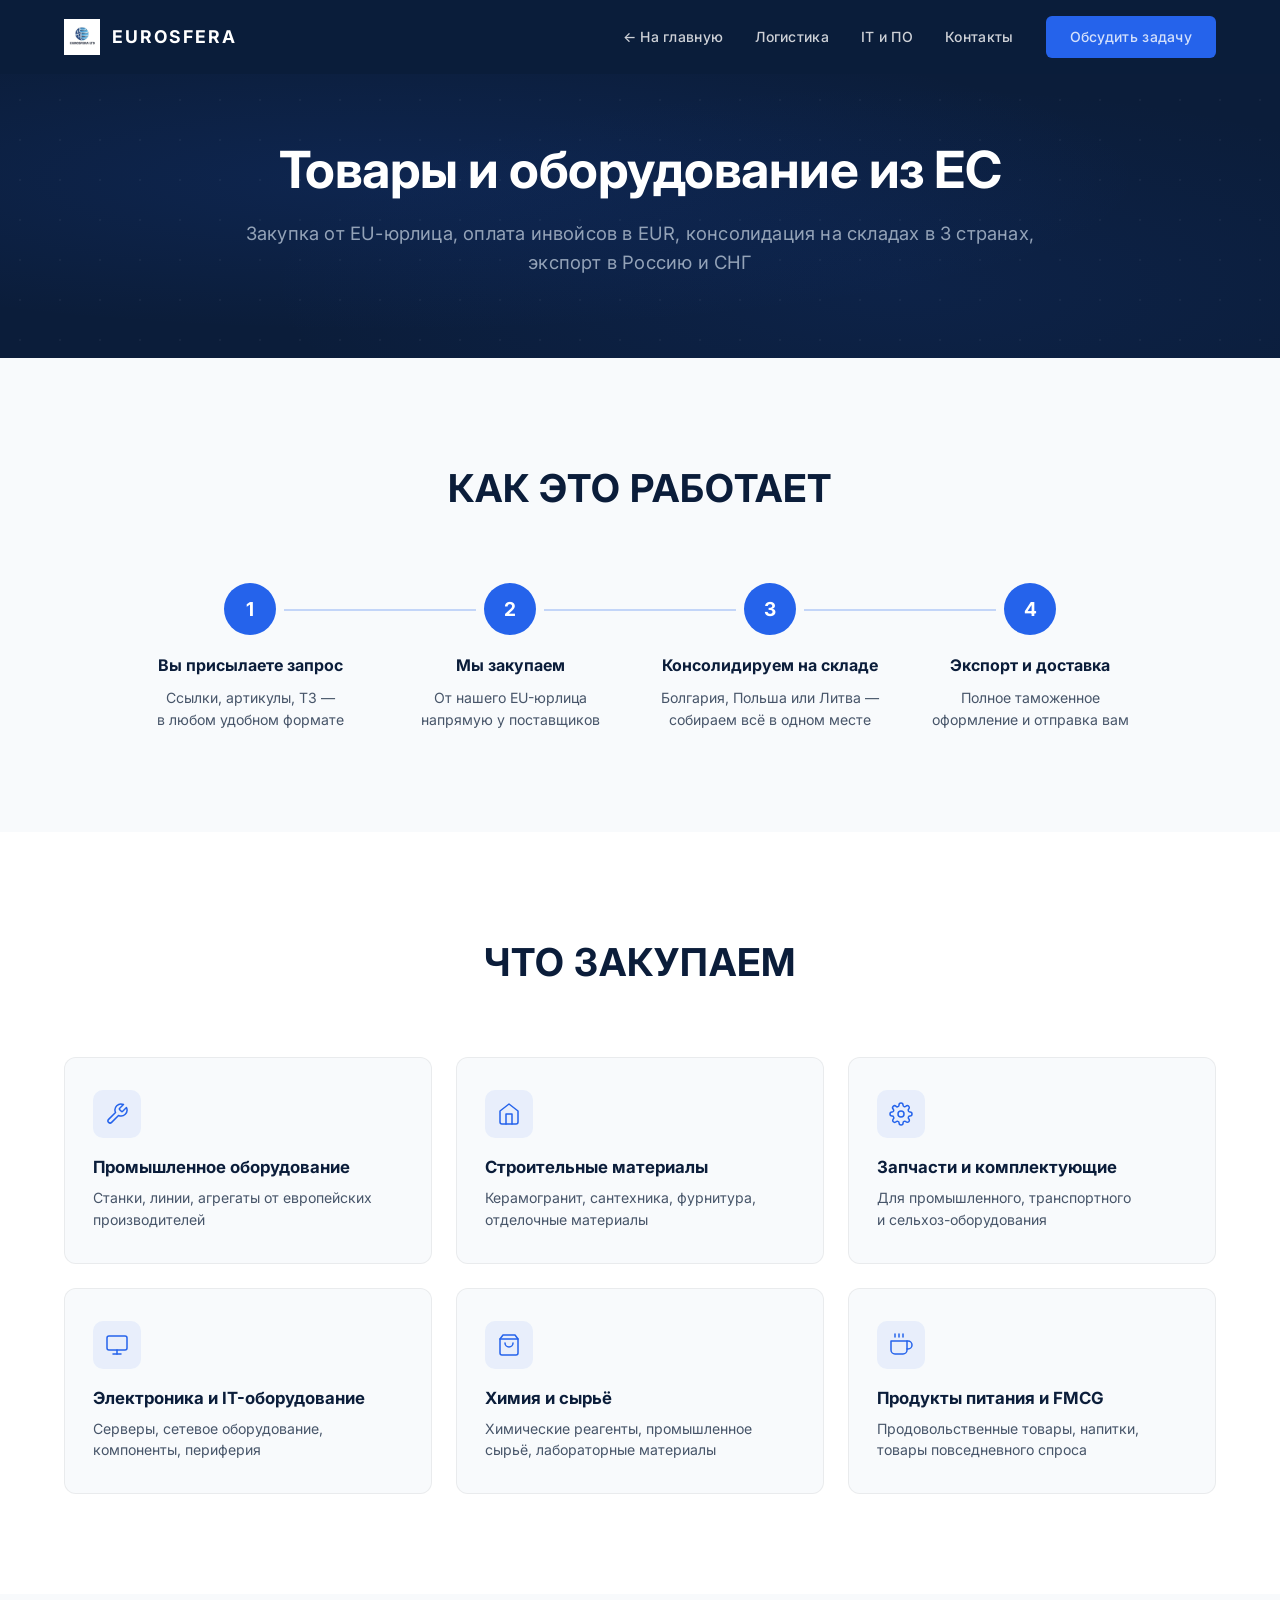
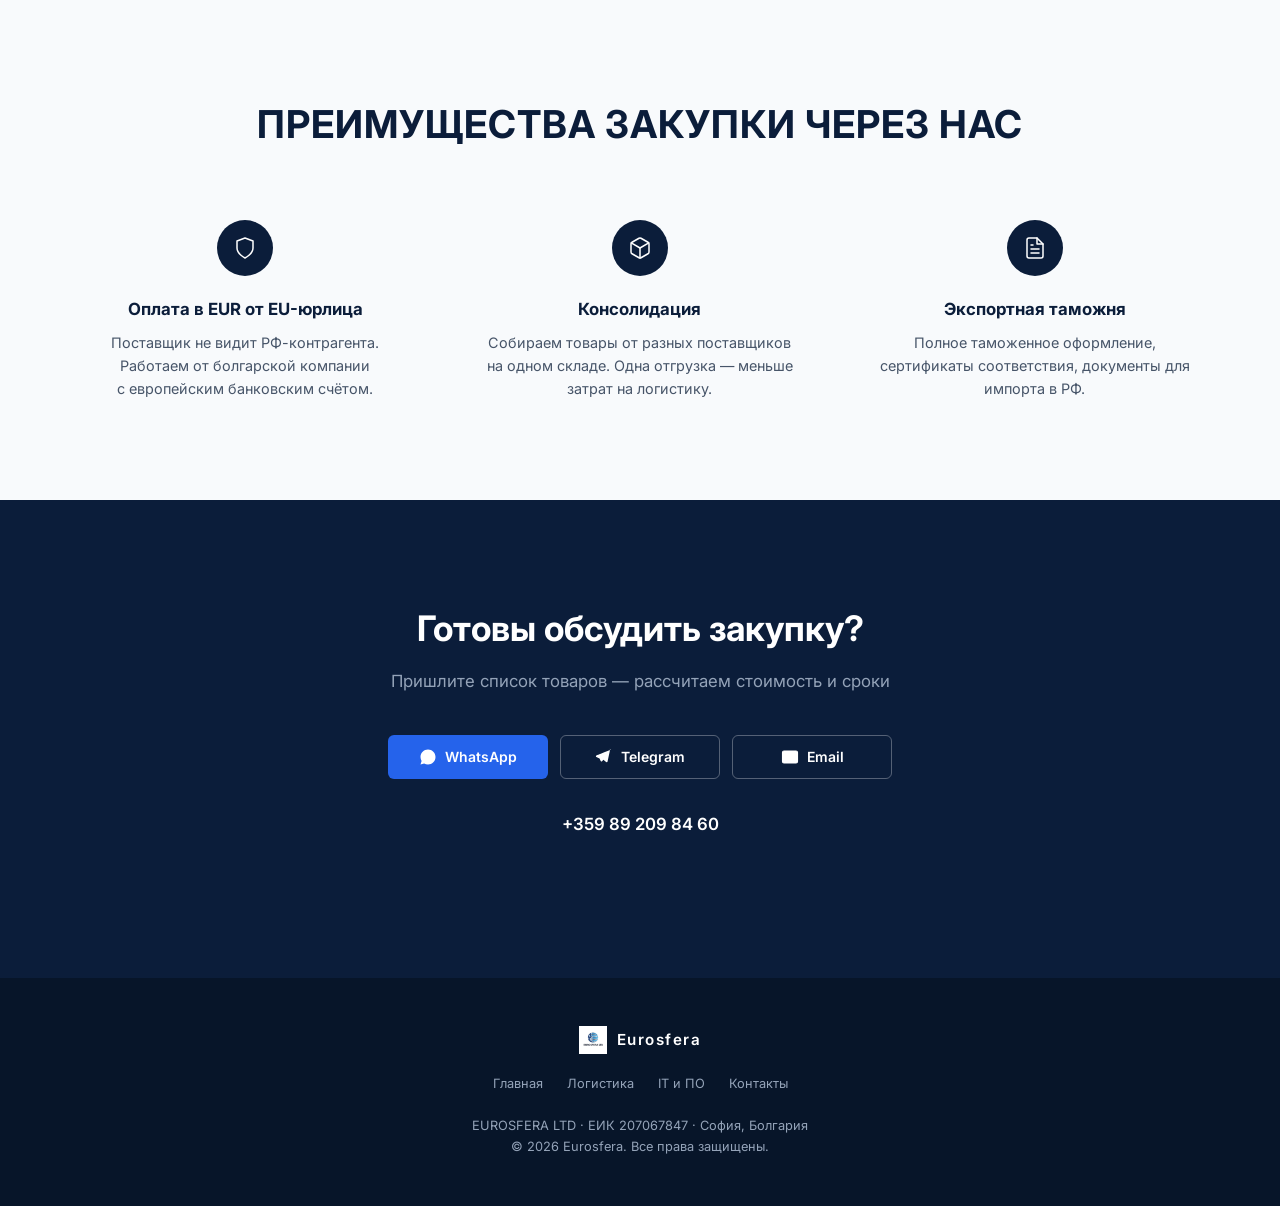
==== goods.html @ e897ee45 "[agent] fix: убрал CSS-анимацию .reveal скрывающую контент — opacity:1, translateY(0) Co-Authored-By" ====
<!DOCTYPE html>
<html lang="ru">
<head>
<meta charset="UTF-8">
<meta name="viewport" content="width=device-width, initial-scale=1.0">
<title>Товары и оборудование из ЕС — EUROSFERA</title>
<meta name="description" content="Закупка товаров и оборудования в Евросоюзе от EU-юрлица. Оплата инвойсов в EUR, консолидация на складах, экспорт в Россию и СНГ.">
<link rel="preconnect" href="https://fonts.googleapis.com">
<link rel="preconnect" href="https://fonts.gstatic.com" crossorigin>
<link href="https://fonts.googleapis.com/css2?family=Inter:wght@400;500;600;700&display=swap" rel="stylesheet">
<style>
*,*::before,*::after{margin:0;padding:0;box-sizing:border-box}
:root{--dark:#0B1D3A;--white:#FFFFFF;--gray-50:#F8FAFC;--gray-100:#F1F5F9;--gray-400:#94A3B8;--gray-600:#475569;--accent:#2563EB;--accent-light:#3B82F6;--accent-dark:#1D4ED8}
html{scroll-behavior:smooth;font-size:16px}
body{font-family:'Inter',system-ui,sans-serif;color:var(--dark);background:var(--white);line-height:1.6;overflow-x:hidden}
a{color:inherit;text-decoration:none}
img{max-width:100%;display:block}
.container{max-width:1200px;margin:0 auto;padding:0 24px}

/* REVEAL */
.reveal{opacity:1;transform:translateY(0);transition:opacity .6s ease,transform .6s ease}
.revealed{opacity:1;transform:translateY(0)}
.reveal-delay-1{transition-delay:.15s}
.reveal-delay-2{transition-delay:.3s}
.reveal-delay-3{transition-delay:.45s}
.reveal-delay-4{transition-delay:.6s}
.reveal-delay-5{transition-delay:.75s}

/* HEADER */
.header{position:fixed;top:0;left:0;right:0;z-index:100;padding:16px 0;transition:background .3s,box-shadow .3s,padding .3s;background:rgba(11,29,58,.97)}
.header.scrolled{box-shadow:0 1px 20px rgba(0,0,0,.15);padding:10px 0}
.header-inner{display:flex;align-items:center;justify-content:space-between}
.logo{display:flex;align-items:center;gap:12px}
.logo img{height:36px;width:auto}
.logo span{font-size:1.1rem;font-weight:700;color:var(--white);letter-spacing:2px;text-transform:uppercase}
.nav{display:flex;align-items:center;gap:32px}
.nav a{color:rgba(255,255,255,.8);font-size:.875rem;font-weight:500;transition:color .2s;letter-spacing:.3px}
.nav a:hover{color:var(--white)}
.btn{display:inline-flex;align-items:center;justify-content:center;padding:10px 24px;border-radius:6px;font-size:.875rem;font-weight:600;transition:all .2s;border:none;cursor:pointer}
.btn-accent{background:var(--accent);color:var(--white)}
.btn-accent:hover{background:var(--accent-dark);transform:translateY(-1px)}
.btn-outline{border:1.5px solid rgba(255,255,255,.3);color:var(--white);background:transparent}
.btn-outline:hover{border-color:var(--white);background:rgba(255,255,255,.05)}
.burger{display:none;flex-direction:column;gap:5px;background:none;border:none;cursor:pointer;padding:4px}
.burger span{display:block;width:22px;height:2px;background:var(--white);border-radius:2px;transition:all .3s}

/* MOBILE MENU */
.mobile-menu{display:none;position:fixed;inset:0;background:var(--dark);z-index:99;flex-direction:column;align-items:center;justify-content:center;gap:32px}
.mobile-menu.open{display:flex}
.mobile-menu a{color:var(--white);font-size:1.25rem;font-weight:500}
.mobile-close{position:absolute;top:20px;right:24px;background:none;border:none;cursor:pointer}
.mobile-close svg{width:28px;height:28px;stroke:var(--white);stroke-width:2}

/* HERO (shorter) */
.hero{padding:140px 24px 80px;background:var(--dark);position:relative;overflow:hidden;text-align:center}
.hero-bg{position:absolute;inset:0;background:radial-gradient(ellipse at 30% 50%,rgba(37,99,235,.12) 0%,transparent 60%),radial-gradient(ellipse at 70% 80%,rgba(37,99,235,.08) 0%,transparent 50%)}
.hero-grid{position:absolute;inset:0;background-image:radial-gradient(rgba(255,255,255,.04) 1px,transparent 1px);background-size:40px 40px;animation:gridDrift 20s linear infinite}
@keyframes gridDrift{0%{transform:translate(0,0)}100%{transform:translate(40px,40px)}}
.hero-content{position:relative;max-width:800px;margin:0 auto}
.hero h1{font-size:clamp(2rem,4.5vw,3.2rem);font-weight:700;color:var(--white);line-height:1.15;margin-bottom:20px;letter-spacing:-.5px}
.hero p{font-size:clamp(.95rem,1.8vw,1.15rem);color:var(--gray-400);letter-spacing:.2px}

/* SECTION COMMON */
.section-title{text-align:center;margin-bottom:64px}
.section-title h2{font-size:clamp(1.6rem,3.5vw,2.4rem);font-weight:700;text-transform:uppercase;letter-spacing:1px;margin-bottom:12px}
.section-title p{color:var(--gray-600);font-size:1.05rem}

/* HOW IT WORKS */
.how{padding:100px 0;background:var(--gray-50)}
.steps{display:flex;align-items:flex-start;justify-content:center;gap:0;position:relative}
.step{flex:1;max-width:260px;text-align:center;position:relative;padding:0 16px}
.step-num{width:52px;height:52px;border-radius:50%;background:var(--accent);color:var(--white);font-size:1.2rem;font-weight:700;display:flex;align-items:center;justify-content:center;margin:0 auto 18px;position:relative;z-index:2}
.step h4{font-size:1rem;font-weight:700;margin-bottom:8px}
.step p{color:var(--gray-600);font-size:.88rem;line-height:1.6}
.step-line{position:absolute;top:26px;left:calc(50% + 34px);width:calc(100% - 68px);height:2px;background:var(--accent);opacity:.25;z-index:1}
.step:last-child .step-line{display:none}

/* WHAT WE BUY */
.categories{padding:100px 0}
.cat-grid{display:grid;grid-template-columns:repeat(3,1fr);gap:24px}
.cat-item{background:var(--gray-50);border-radius:12px;padding:32px 28px;border:1px solid rgba(0,0,0,.06);transition:all .35s ease}
.cat-item:hover{transform:translateY(-4px);box-shadow:0 16px 48px rgba(11,29,58,.08)}
.cat-icon{width:48px;height:48px;border-radius:10px;background:rgba(37,99,235,.08);display:flex;align-items:center;justify-content:center;margin-bottom:16px}
.cat-icon svg{width:24px;height:24px;stroke:var(--accent);fill:none;stroke-width:1.5;stroke-linecap:round;stroke-linejoin:round}
.cat-item h4{font-size:1.05rem;font-weight:700;margin-bottom:6px}
.cat-item p{color:var(--gray-600);font-size:.88rem;line-height:1.55}

/* ADVANTAGES */
.advantages{padding:100px 0;background:var(--gray-50)}
.adv-grid{display:grid;grid-template-columns:repeat(3,1fr);gap:32px}
.adv{text-align:center;padding:0 12px}
.adv-icon{width:56px;height:56px;border-radius:50%;background:var(--dark);display:flex;align-items:center;justify-content:center;margin:0 auto 20px}
.adv-icon svg{width:24px;height:24px;stroke:var(--white);fill:none;stroke-width:1.5;stroke-linecap:round;stroke-linejoin:round}
.adv h4{font-size:1.05rem;font-weight:700;margin-bottom:8px}
.adv p{color:var(--gray-600);font-size:.9rem;line-height:1.6}

/* CTA */
.cta{padding:100px 0;background:var(--dark);text-align:center}
.cta h2{font-size:clamp(1.6rem,3.5vw,2.2rem);font-weight:700;color:var(--white);margin-bottom:12px}
.cta>div>p{color:var(--gray-400);margin-bottom:40px;font-size:1.05rem}
.cta-buttons{display:flex;flex-wrap:wrap;justify-content:center;gap:12px;margin-bottom:32px}
.cta-buttons .btn{gap:8px;min-width:160px}
.cta-buttons .btn svg{width:18px;height:18px;fill:currentColor}
.cta-phone{color:var(--gray-400);font-size:.95rem}
.cta-phone a{color:var(--white);font-weight:600}

/* FOOTER */
.footer{padding:48px 0;background:#071529;text-align:center}
.footer-inner{display:flex;flex-direction:column;align-items:center;gap:20px}
.footer-logo{display:flex;align-items:center;gap:10px}
.footer-logo img{height:28px}
.footer-logo span{font-size:.95rem;font-weight:600;color:var(--white);letter-spacing:1.5px}
.footer-meta{color:var(--gray-400);font-size:.8rem;line-height:1.7}
.footer-nav{display:flex;gap:24px}
.footer-nav a{color:var(--gray-400);font-size:.8rem;transition:color .2s}
.footer-nav a:hover{color:var(--white)}

/* RESPONSIVE */
@media(max-width:1024px){
  .cat-grid{grid-template-columns:1fr 1fr}
  .adv-grid{grid-template-columns:1fr 1fr}
}
@media(max-width:768px){
  .nav{display:none}
  .burger{display:flex}
  .hero{padding:120px 20px 60px}
  .steps{flex-direction:column;align-items:center;gap:32px}
  .step-line{display:none}
  .step{max-width:100%}
  .how,.categories,.advantages{padding:72px 0}
  .cta{padding:72px 0}
  .cat-grid{grid-template-columns:1fr}
  .adv-grid{grid-template-columns:1fr}
}
</style>
</head>
<body>

<!-- HEADER -->
<header class="header scrolled" id="header">
  <div class="container header-inner">
    <a href="index.html" class="logo">
      <img src="img/logo.png" alt="Eurosfera">
      <span>Eurosfera</span>
    </a>
    <nav class="nav">
      <a href="index.html">&larr; На главную</a>
      <a href="logistics.html">Логистика</a>
      <a href="it.html">IT и ПО</a>
      <a href="#contact">Контакты</a>
      <a href="#contact" class="btn btn-accent">Обсудить задачу</a>
    </nav>
    <button class="burger" id="burgerBtn" aria-label="Меню">
      <span></span><span></span><span></span>
    </button>
  </div>
</header>

<!-- MOBILE MENU -->
<div class="mobile-menu" id="mobileMenu">
  <button class="mobile-close" id="mobileClose">
    <svg viewBox="0 0 24 24"><line x1="18" y1="6" x2="6" y2="18"/><line x1="6" y1="6" x2="18" y2="18"/></svg>
  </button>
  <a href="index.html" class="mobile-link">&larr; На главную</a>
  <a href="logistics.html" class="mobile-link">Логистика</a>
  <a href="it.html" class="mobile-link">IT и ПО</a>
  <a href="#contact" class="mobile-link">Контакты</a>
  <a href="#contact" class="btn btn-accent">Обсудить задачу</a>
</div>

<!-- HERO -->
<section class="hero">
  <div class="hero-bg"></div>
  <div class="hero-grid"></div>
  <div class="hero-content">
    <h1 class="reveal">Товары и оборудование из&nbsp;ЕС</h1>
    <p class="reveal reveal-delay-1">Закупка от EU-юрлица, оплата инвойсов в&nbsp;EUR, консолидация на&nbsp;складах в&nbsp;3&nbsp;странах, экспорт в&nbsp;Россию и&nbsp;СНГ</p>
  </div>
</section>

<!-- HOW IT WORKS -->
<section class="how">
  <div class="container">
    <div class="section-title reveal">
      <h2>Как это работает</h2>
    </div>
    <div class="steps">
      <div class="step reveal reveal-delay-1">
        <div class="step-num">1</div>
        <div class="step-line"></div>
        <h4>Вы присылаете запрос</h4>
        <p>Ссылки, артикулы, ТЗ — в&nbsp;любом удобном формате</p>
      </div>
      <div class="step reveal reveal-delay-2">
        <div class="step-num">2</div>
        <div class="step-line"></div>
        <h4>Мы закупаем</h4>
        <p>От нашего EU-юрлица напрямую у&nbsp;поставщиков</p>
      </div>
      <div class="step reveal reveal-delay-3">
        <div class="step-num">3</div>
        <div class="step-line"></div>
        <h4>Консолидируем на складе</h4>
        <p>Болгария, Польша или Литва — собираем всё в&nbsp;одном месте</p>
      </div>
      <div class="step reveal reveal-delay-4">
        <div class="step-num">4</div>
        <h4>Экспорт и доставка</h4>
        <p>Полное таможенное оформление и&nbsp;отправка вам</p>
      </div>
    </div>
  </div>
</section>

<!-- WHAT WE BUY -->
<section class="categories">
  <div class="container">
    <div class="section-title reveal">
      <h2>Что закупаем</h2>
    </div>
    <div class="cat-grid">
      <div class="cat-item reveal reveal-delay-1">
        <div class="cat-icon">
          <svg viewBox="0 0 24 24"><path d="M14.7 6.3a1 1 0 0 0 0 1.4l1.6 1.6a1 1 0 0 0 1.4 0l3.77-3.77a6 6 0 0 1-7.94 7.94l-6.91 6.91a2.12 2.12 0 0 1-3-3l6.91-6.91a6 6 0 0 1 7.94-7.94l-3.76 3.76z"/></svg>
        </div>
        <h4>Промышленное оборудование</h4>
        <p>Станки, линии, агрегаты от&nbsp;европейских производителей</p>
      </div>
      <div class="cat-item reveal reveal-delay-2">
        <div class="cat-icon">
          <svg viewBox="0 0 24 24"><path d="M3 9l9-7 9 7v11a2 2 0 0 1-2 2H5a2 2 0 0 1-2-2z"/><polyline points="9 22 9 12 15 12 15 22"/></svg>
        </div>
        <h4>Строительные материалы</h4>
        <p>Керамогранит, сантехника, фурнитура, отделочные материалы</p>
      </div>
      <div class="cat-item reveal reveal-delay-3">
        <div class="cat-icon">
          <svg viewBox="0 0 24 24"><circle cx="12" cy="12" r="3"/><path d="M19.4 15a1.65 1.65 0 0 0 .33 1.82l.06.06a2 2 0 1 1-2.83 2.83l-.06-.06a1.65 1.65 0 0 0-1.82-.33 1.65 1.65 0 0 0-1 1.51V21a2 2 0 0 1-4 0v-.09A1.65 1.65 0 0 0 9 19.4a1.65 1.65 0 0 0-1.82.33l-.06.06a2 2 0 1 1-2.83-2.83l.06-.06A1.65 1.65 0 0 0 4.68 15a1.65 1.65 0 0 0-1.51-1H3a2 2 0 0 1 0-4h.09A1.65 1.65 0 0 0 4.6 9a1.65 1.65 0 0 0-.33-1.82l-.06-.06a2 2 0 1 1 2.83-2.83l.06.06A1.65 1.65 0 0 0 9 4.68a1.65 1.65 0 0 0 1-1.51V3a2 2 0 0 1 4 0v.09a1.65 1.65 0 0 0 1 1.51 1.65 1.65 0 0 0 1.82-.33l.06-.06a2 2 0 1 1 2.83 2.83l-.06.06A1.65 1.65 0 0 0 19.4 9a1.65 1.65 0 0 0 1.51 1H21a2 2 0 0 1 0 4h-.09a1.65 1.65 0 0 0-1.51 1z"/></svg>
        </div>
        <h4>Запчасти и комплектующие</h4>
        <p>Для промышленного, транспортного и&nbsp;сельхоз-оборудования</p>
      </div>
      <div class="cat-item reveal reveal-delay-1">
        <div class="cat-icon">
          <svg viewBox="0 0 24 24"><rect x="2" y="3" width="20" height="14" rx="2" ry="2"/><line x1="8" y1="21" x2="16" y2="21"/><line x1="12" y1="17" x2="12" y2="21"/></svg>
        </div>
        <h4>Электроника и IT-оборудование</h4>
        <p>Серверы, сетевое оборудование, компоненты, периферия</p>
      </div>
      <div class="cat-item reveal reveal-delay-2">
        <div class="cat-icon">
          <svg viewBox="0 0 24 24"><path d="M6 2L3 6v14a2 2 0 0 0 2 2h14a2 2 0 0 0 2-2V6l-3-4z"/><line x1="3" y1="6" x2="21" y2="6"/><path d="M16 10a4 4 0 0 1-8 0"/></svg>
        </div>
        <h4>Химия и сырьё</h4>
        <p>Химические реагенты, промышленное сырьё, лабораторные материалы</p>
      </div>
      <div class="cat-item reveal reveal-delay-3">
        <div class="cat-icon">
          <svg viewBox="0 0 24 24"><path d="M18 8h1a4 4 0 0 1 0 8h-1"/><path d="M2 8h16v9a4 4 0 0 1-4 4H6a4 4 0 0 1-4-4V8z"/><line x1="6" y1="1" x2="6" y2="4"/><line x1="10" y1="1" x2="10" y2="4"/><line x1="14" y1="1" x2="14" y2="4"/></svg>
        </div>
        <h4>Продукты питания и FMCG</h4>
        <p>Продовольственные товары, напитки, товары повседневного спроса</p>
      </div>
    </div>
  </div>
</section>

<!-- ADVANTAGES -->
<section class="advantages">
  <div class="container">
    <div class="section-title reveal">
      <h2>Преимущества закупки через нас</h2>
    </div>
    <div class="adv-grid">
      <div class="adv reveal reveal-delay-1">
        <div class="adv-icon">
          <svg viewBox="0 0 24 24"><path d="M12 22s8-4 8-10V5l-8-3-8 3v7c0 6 8 10 8 10z"/></svg>
        </div>
        <h4>Оплата в EUR от EU-юрлица</h4>
        <p>Поставщик не видит РФ-контрагента. Работаем от болгарской компании с&nbsp;европейским банковским счётом.</p>
      </div>
      <div class="adv reveal reveal-delay-2">
        <div class="adv-icon">
          <svg viewBox="0 0 24 24"><path d="M21 16V8a2 2 0 0 0-1-1.73l-7-4a2 2 0 0 0-2 0l-7 4A2 2 0 0 0 3 8v8a2 2 0 0 0 1 1.73l7 4a2 2 0 0 0 2 0l7-4A2 2 0 0 0 21 16z"/><polyline points="3.27 6.96 12 12.01 20.73 6.96"/><line x1="12" y1="22.08" x2="12" y2="12"/></svg>
        </div>
        <h4>Консолидация</h4>
        <p>Собираем товары от разных поставщиков на&nbsp;одном складе. Одна отгрузка — меньше затрат на&nbsp;логистику.</p>
      </div>
      <div class="adv reveal reveal-delay-3">
        <div class="adv-icon">
          <svg viewBox="0 0 24 24"><path d="M14 2H6a2 2 0 0 0-2 2v16a2 2 0 0 0 2 2h12a2 2 0 0 0 2-2V8z"/><polyline points="14 2 14 8 20 8"/><line x1="16" y1="13" x2="8" y2="13"/><line x1="16" y1="17" x2="8" y2="17"/><polyline points="10 9 9 9 8 9"/></svg>
        </div>
        <h4>Экспортная таможня</h4>
        <p>Полное таможенное оформление, сертификаты соответствия, документы для импорта в&nbsp;РФ.</p>
      </div>
    </div>
  </div>
</section>

<!-- CTA / CONTACT -->
<section class="cta" id="contact">
  <div class="container">
    <h2 class="reveal">Готовы обсудить закупку?</h2>
    <p class="reveal reveal-delay-1">Пришлите список товаров — рассчитаем стоимость и сроки</p>
    <div class="cta-buttons reveal reveal-delay-2">
      <a href="https://wa.me/359892098460" target="_blank" class="btn btn-accent">
        <svg viewBox="0 0 24 24"><path d="M17.472 14.382c-.297-.149-1.758-.867-2.03-.967-.273-.099-.471-.148-.67.15-.197.297-.767.966-.94 1.164-.173.199-.347.223-.644.075-.297-.15-1.255-.463-2.39-1.475-.883-.788-1.48-1.761-1.653-2.059-.173-.297-.018-.458.13-.606.134-.133.298-.347.446-.52.149-.174.198-.298.298-.497.099-.198.05-.371-.025-.52-.075-.149-.669-1.612-.916-2.207-.242-.579-.487-.5-.669-.51-.173-.008-.371-.01-.57-.01-.198 0-.52.074-.792.372-.272.297-1.04 1.016-1.04 2.479 0 1.462 1.065 2.875 1.213 3.074.149.198 2.096 3.2 5.077 4.487.709.306 1.262.489 1.694.625.712.227 1.36.195 1.871.118.571-.085 1.758-.719 2.006-1.413.248-.694.248-1.289.173-1.413-.074-.124-.272-.198-.57-.347z"/><path d="M12 2C6.477 2 2 6.477 2 12c0 1.89.525 3.66 1.438 5.168L2 22l4.832-1.438A9.955 9.955 0 0 0 12 22c5.523 0 10-4.477 10-10S17.523 2 12 2z"/></svg>
        WhatsApp
      </a>
      <a href="https://t.me/eurosfera" target="_blank" class="btn btn-outline">
        <svg viewBox="0 0 24 24"><path d="M21.198 2.433a2.242 2.242 0 0 0-1.022.215l-8.609 3.33c-2.068.8-4.133 1.598-5.724 2.21a405.15 405.15 0 0 1-2.849 1.09c-.42.147-.99.332-1.473.901-.728.855.075 1.644.357 1.906.397.368.904.584 1.293.744l.005.002 2.856 1.023a.466.466 0 0 0 .063.166l1.455 3.39a1.078 1.078 0 0 0 .896.637l-.004.007.008.001c.025.003.082.01.163.01a1.07 1.07 0 0 0 .764-.343l1.83-1.95 3.564 2.898c.037.028.078.048.118.073a1.264 1.264 0 0 0 .86.199c.546-.088.882-.473 1.02-.834l3.18-15.065c.127-.593.068-1.2-.375-1.648a1.463 1.463 0 0 0-.895-.378z"/></svg>
        Telegram
      </a>
      <a href="mailto:logist@euro-s.bg" class="btn btn-outline">
        <svg viewBox="0 0 24 24" fill="none" stroke="currentColor" stroke-width="1.5"><rect x="2" y="4" width="20" height="16" rx="2"/><path d="m22 7-8.97 5.7a1.94 1.94 0 0 1-2.06 0L2 7"/></svg>
        Email
      </a>
    </div>
    <p class="cta-phone reveal reveal-delay-3"><a href="tel:+359892098460">+359 89 209 84 60</a></p>
  </div>
</section>

<!-- FOOTER -->
<footer class="footer">
  <div class="container footer-inner">
    <div class="footer-logo">
      <img src="img/logo.png" alt="Eurosfera">
      <span>Eurosfera</span>
    </div>
    <div class="footer-nav">
      <a href="index.html">Главная</a>
      <a href="logistics.html">Логистика</a>
      <a href="it.html">IT и ПО</a>
      <a href="#contact">Контакты</a>
    </div>
    <div class="footer-meta">
      EUROSFERA LTD · ЕИК 207067847 · София, Болгария<br>
      &copy; 2026 Eurosfera. Все права защищены.
    </div>
  </div>
</footer>

<script>
// Header scroll
const header = document.getElementById('header');
window.addEventListener('scroll', () => {
  header.classList.toggle('scrolled', window.scrollY > 40);
}, {passive: true});

// Mobile menu
const burgerBtn = document.getElementById('burgerBtn');
const mobileMenu = document.getElementById('mobileMenu');
const mobileClose = document.getElementById('mobileClose');
burgerBtn.addEventListener('click', () => mobileMenu.classList.add('open'));
mobileClose.addEventListener('click', () => mobileMenu.classList.remove('open'));
mobileMenu.querySelectorAll('a').forEach(a => {
  a.addEventListener('click', () => mobileMenu.classList.remove('open'));
});

// Scroll reveal
const reveals = document.querySelectorAll('.reveal');
const observer = new IntersectionObserver((entries) => {
  entries.forEach(entry => {
    if (entry.isIntersecting) {
      entry.target.classList.add('revealed');
      observer.unobserve(entry.target);
    }
  });
}, {threshold: 0.15, rootMargin: '0px 0px -40px 0px'});
reveals.forEach(el => observer.observe(el));
</script>
</body>
</html>
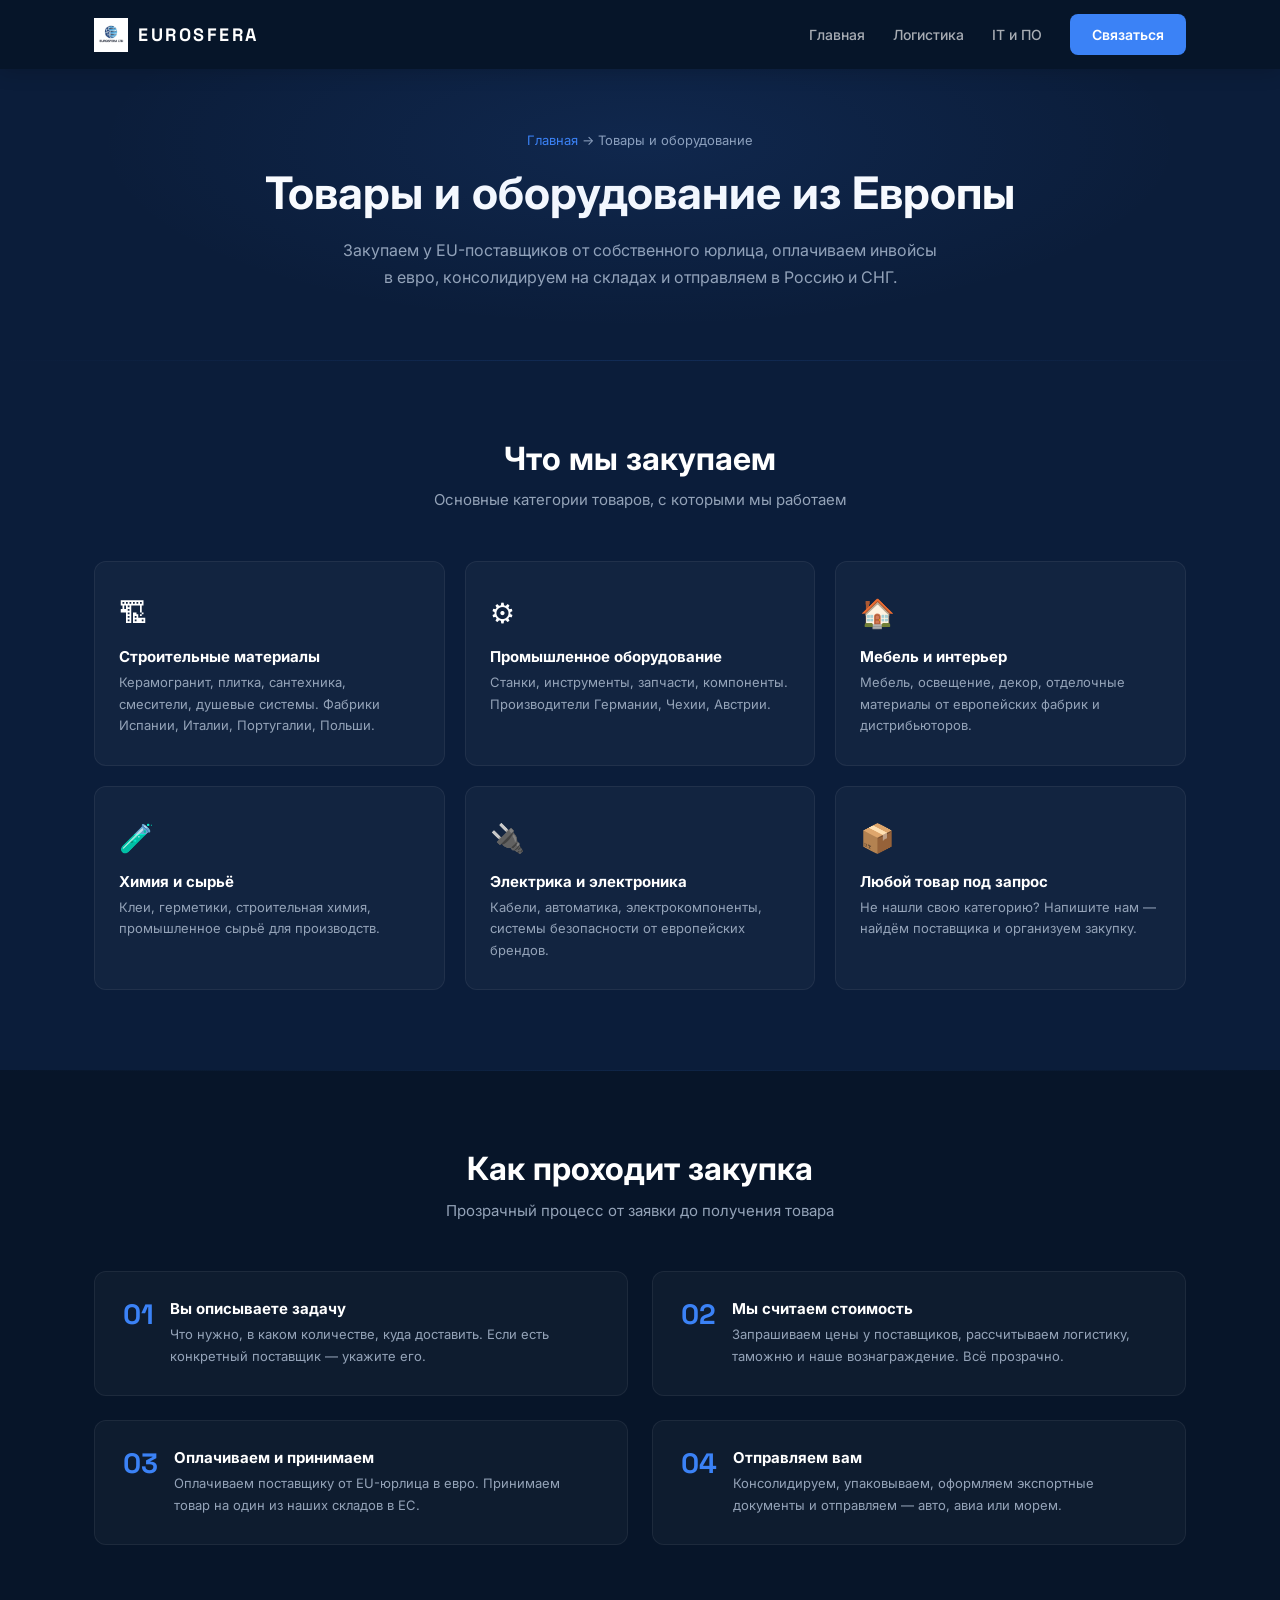
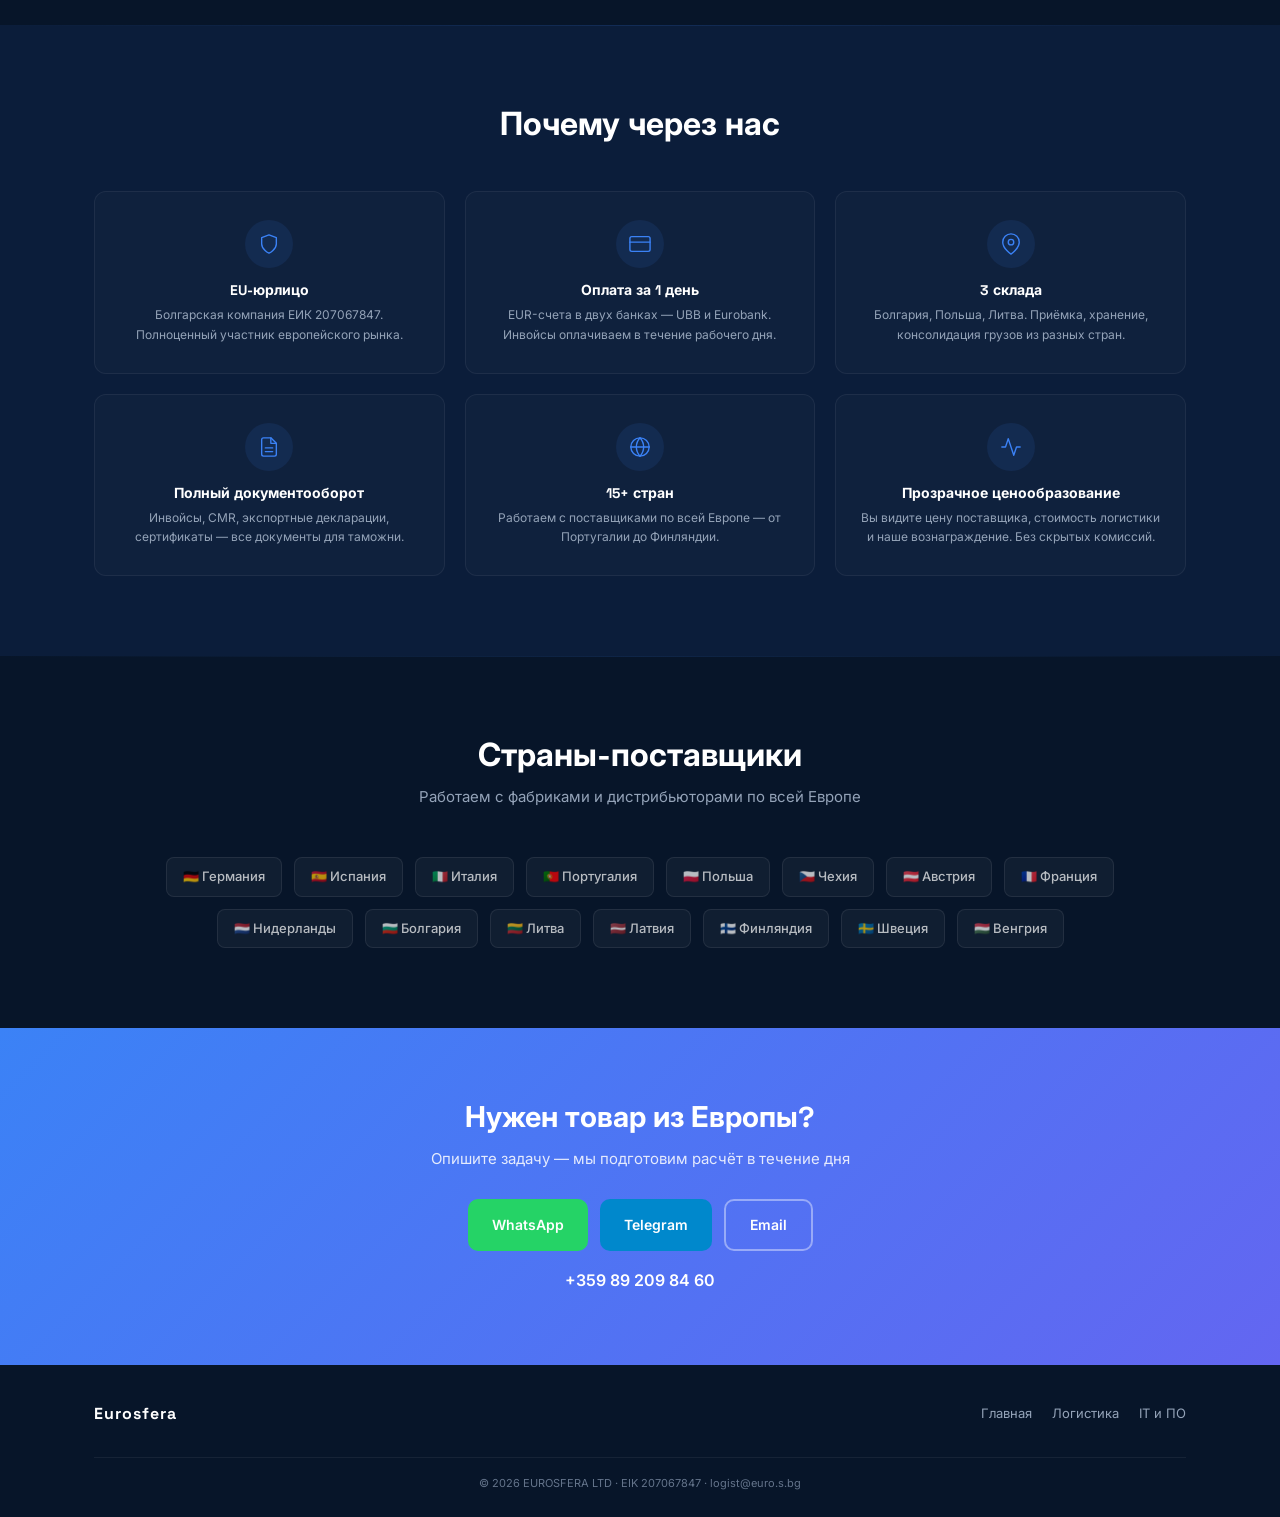
==== commit b51429c1: "[agent] feat: полный редизайн goods.html — категории, процесс, преимущества, страны" ====
--- a/goods.html
+++ b/goods.html
@@ -4,370 +4,333 @@
 <meta charset="UTF-8">
 <meta name="viewport" content="width=device-width, initial-scale=1.0">
 <title>Товары и оборудование из ЕС — EUROSFERA</title>
-<meta name="description" content="Закупка товаров и оборудования в Евросоюзе от EU-юрлица. Оплата инвойсов в EUR, консолидация на складах, экспорт в Россию и СНГ.">
+<meta name="description" content="Закупка товаров и оборудования у европейских поставщиков. Оплата в евро, консолидация на складах, экспорт в Россию и СНГ.">
 <link rel="preconnect" href="https://fonts.googleapis.com">
 <link rel="preconnect" href="https://fonts.gstatic.com" crossorigin>
-<link href="https://fonts.googleapis.com/css2?family=Inter:wght@400;500;600;700&display=swap" rel="stylesheet">
+<link href="https://fonts.googleapis.com/css2?family=Inter:wght@400;500;600;700&family=Space+Grotesk:wght@500;700&display=swap" rel="stylesheet">
 <style>
+:root {
+  --navy: #0B1D3A; --navy-deep: #071529; --white: #FFFFFF;
+  --gray-50: #F7F9FC; --gray-400: #94A3B8; --gray-600: #64748B;
+  --blue: #3B82F6; --blue-dark: #2563EB; --indigo: #6366F1; --teal: #14B8A6;
+}
 *,*::before,*::after{margin:0;padding:0;box-sizing:border-box}
-:root{--dark:#0B1D3A;--white:#FFFFFF;--gray-50:#F8FAFC;--gray-100:#F1F5F9;--gray-400:#94A3B8;--gray-600:#475569;--accent:#2563EB;--accent-light:#3B82F6;--accent-dark:#1D4ED8}
-html{scroll-behavior:smooth;font-size:16px}
-body{font-family:'Inter',system-ui,sans-serif;color:var(--dark);background:var(--white);line-height:1.6;overflow-x:hidden}
+html{scroll-behavior:smooth}
+body{font-family:'Inter',system-ui,sans-serif;color:var(--white);background:var(--navy);line-height:1.65;overflow-x:hidden;-webkit-font-smoothing:antialiased}
 a{color:inherit;text-decoration:none}
-img{max-width:100%;display:block}
-.container{max-width:1200px;margin:0 auto;padding:0 24px}
-
-/* REVEAL */
-.reveal{opacity:1;transform:translateY(0);transition:opacity .6s ease,transform .6s ease}
-.revealed{opacity:1;transform:translateY(0)}
-.reveal-delay-1{transition-delay:.15s}
-.reveal-delay-2{transition-delay:.3s}
-.reveal-delay-3{transition-delay:.45s}
-.reveal-delay-4{transition-delay:.6s}
-.reveal-delay-5{transition-delay:.75s}
+h1,h2,h3,h4{font-family:'Space Grotesk','Inter',sans-serif;line-height:1.2}
+.wrap{max-width:1140px;margin:0 auto;padding:0 24px}
 
 /* HEADER */
-.header{position:fixed;top:0;left:0;right:0;z-index:100;padding:16px 0;transition:background .3s,box-shadow .3s,padding .3s;background:rgba(11,29,58,.97)}
-.header.scrolled{box-shadow:0 1px 20px rgba(0,0,0,.15);padding:10px 0}
-.header-inner{display:flex;align-items:center;justify-content:space-between}
-.logo{display:flex;align-items:center;gap:12px}
-.logo img{height:36px;width:auto}
-.logo span{font-size:1.1rem;font-weight:700;color:var(--white);letter-spacing:2px;text-transform:uppercase}
-.nav{display:flex;align-items:center;gap:32px}
-.nav a{color:rgba(255,255,255,.8);font-size:.875rem;font-weight:500;transition:color .2s;letter-spacing:.3px}
+.header{position:fixed;top:0;left:0;right:0;z-index:100;padding:14px 0;background:rgba(7,21,41,.96);backdrop-filter:blur(16px);box-shadow:0 1px 20px rgba(0,0,0,.2)}
+.header .wrap{display:flex;align-items:center;justify-content:space-between}
+.logo{display:flex;align-items:center;gap:10px}
+.logo img{height:34px}
+.logo span{font-family:'Space Grotesk',sans-serif;font-weight:700;font-size:18px;letter-spacing:2.5px;text-transform:uppercase}
+.nav{display:flex;align-items:center;gap:28px}
+.nav a{font-size:14px;font-weight:500;color:rgba(255,255,255,.65);transition:color .25s}
 .nav a:hover{color:var(--white)}
-.btn{display:inline-flex;align-items:center;justify-content:center;padding:10px 24px;border-radius:6px;font-size:.875rem;font-weight:600;transition:all .2s;border:none;cursor:pointer}
-.btn-accent{background:var(--accent);color:var(--white)}
-.btn-accent:hover{background:var(--accent-dark);transform:translateY(-1px)}
-.btn-outline{border:1.5px solid rgba(255,255,255,.3);color:var(--white);background:transparent}
-.btn-outline:hover{border-color:var(--white);background:rgba(255,255,255,.05)}
-.burger{display:none;flex-direction:column;gap:5px;background:none;border:none;cursor:pointer;padding:4px}
-.burger span{display:block;width:22px;height:2px;background:var(--white);border-radius:2px;transition:all .3s}
-
-/* MOBILE MENU */
-.mobile-menu{display:none;position:fixed;inset:0;background:var(--dark);z-index:99;flex-direction:column;align-items:center;justify-content:center;gap:32px}
-.mobile-menu.open{display:flex}
-.mobile-menu a{color:var(--white);font-size:1.25rem;font-weight:500}
-.mobile-close{position:absolute;top:20px;right:24px;background:none;border:none;cursor:pointer}
-.mobile-close svg{width:28px;height:28px;stroke:var(--white);stroke-width:2}
-
-/* HERO (shorter) */
-.hero{padding:140px 24px 80px;background:var(--dark);position:relative;overflow:hidden;text-align:center}
-.hero-bg{position:absolute;inset:0;background:radial-gradient(ellipse at 30% 50%,rgba(37,99,235,.12) 0%,transparent 60%),radial-gradient(ellipse at 70% 80%,rgba(37,99,235,.08) 0%,transparent 50%)}
-.hero-grid{position:absolute;inset:0;background-image:radial-gradient(rgba(255,255,255,.04) 1px,transparent 1px);background-size:40px 40px;animation:gridDrift 20s linear infinite}
-@keyframes gridDrift{0%{transform:translate(0,0)}100%{transform:translate(40px,40px)}}
-.hero-content{position:relative;max-width:800px;margin:0 auto}
-.hero h1{font-size:clamp(2rem,4.5vw,3.2rem);font-weight:700;color:var(--white);line-height:1.15;margin-bottom:20px;letter-spacing:-.5px}
-.hero p{font-size:clamp(.95rem,1.8vw,1.15rem);color:var(--gray-400);letter-spacing:.2px}
-
-/* SECTION COMMON */
-.section-title{text-align:center;margin-bottom:64px}
-.section-title h2{font-size:clamp(1.6rem,3.5vw,2.4rem);font-weight:700;text-transform:uppercase;letter-spacing:1px;margin-bottom:12px}
-.section-title p{color:var(--gray-600);font-size:1.05rem}
+.nav .btn-cta{background:var(--blue);color:var(--white);padding:9px 22px;border-radius:8px;font-weight:600;transition:all .2s}
+.nav .btn-cta:hover{background:var(--blue-dark);box-shadow:0 4px 20px rgba(59,130,246,.35)}
+.burger{display:none;background:none;border:none;cursor:pointer;padding:4px}
+.burger span{display:block;width:22px;height:2px;background:var(--white);border-radius:2px;margin:5px 0}
+
+/* HERO MINI */
+.hero-mini{padding:130px 0 70px;text-align:center;position:relative;overflow:hidden}
+.hero-mini::before{content:'';position:absolute;inset:0;background:radial-gradient(ellipse at 50% 40%,rgba(59,130,246,.1),transparent 60%)}
+.hero-mini .breadcrumb{font-size:13px;color:var(--gray-400);margin-bottom:16px}
+.hero-mini .breadcrumb a{color:var(--blue);transition:color .2s}
+.hero-mini .breadcrumb a:hover{color:var(--white)}
+.hero-mini h1{font-size:clamp(1.8rem,4vw,2.8rem);margin-bottom:16px}
+.hero-mini p{color:var(--gray-400);font-size:16px;max-width:600px;margin:0 auto}
+
+/* SECTION */
+.section{padding:80px 0;position:relative}
+.section:nth-child(even){background:var(--navy-deep)}
+.section::before{content:'';position:absolute;top:0;left:0;right:0;height:1px;background:linear-gradient(90deg,transparent,rgba(59,130,246,.15),transparent)}
+.section-head{text-align:center;margin-bottom:48px}
+.section-head h2{font-size:clamp(1.4rem,3vw,2rem);margin-bottom:10px}
+.section-head p{color:var(--gray-400);font-size:15px;max-width:500px;margin:0 auto}
+
+/* WHAT WE BUY */
+.cat-grid{display:grid;grid-template-columns:repeat(3,1fr);gap:20px}
+.cat-item{background:rgba(255,255,255,.03);border:1px solid rgba(255,255,255,.06);border-radius:12px;padding:28px 24px;transition:all .3s}
+.cat-item:hover{border-color:rgba(59,130,246,.2);transform:translateY(-4px)}
+.cat-icon{font-size:28px;margin-bottom:12px}
+.cat-item h4{font-size:15px;margin-bottom:6px}
+.cat-item p{font-size:13px;color:var(--gray-400)}
 
 /* HOW IT WORKS */
-.how{padding:100px 0;background:var(--gray-50)}
-.steps{display:flex;align-items:flex-start;justify-content:center;gap:0;position:relative}
-.step{flex:1;max-width:260px;text-align:center;position:relative;padding:0 16px}
-.step-num{width:52px;height:52px;border-radius:50%;background:var(--accent);color:var(--white);font-size:1.2rem;font-weight:700;display:flex;align-items:center;justify-content:center;margin:0 auto 18px;position:relative;z-index:2}
-.step h4{font-size:1rem;font-weight:700;margin-bottom:8px}
-.step p{color:var(--gray-600);font-size:.88rem;line-height:1.6}
-.step-line{position:absolute;top:26px;left:calc(50% + 34px);width:calc(100% - 68px);height:2px;background:var(--accent);opacity:.25;z-index:1}
-.step:last-child .step-line{display:none}
-
-/* WHAT WE BUY */
-.categories{padding:100px 0}
-.cat-grid{display:grid;grid-template-columns:repeat(3,1fr);gap:24px}
-.cat-item{background:var(--gray-50);border-radius:12px;padding:32px 28px;border:1px solid rgba(0,0,0,.06);transition:all .35s ease}
-.cat-item:hover{transform:translateY(-4px);box-shadow:0 16px 48px rgba(11,29,58,.08)}
-.cat-icon{width:48px;height:48px;border-radius:10px;background:rgba(37,99,235,.08);display:flex;align-items:center;justify-content:center;margin-bottom:16px}
-.cat-icon svg{width:24px;height:24px;stroke:var(--accent);fill:none;stroke-width:1.5;stroke-linecap:round;stroke-linejoin:round}
-.cat-item h4{font-size:1.05rem;font-weight:700;margin-bottom:6px}
-.cat-item p{color:var(--gray-600);font-size:.88rem;line-height:1.55}
+.process{display:grid;grid-template-columns:repeat(2,1fr);gap:24px}
+.proc-step{background:rgba(255,255,255,.03);border:1px solid rgba(255,255,255,.06);border-radius:12px;padding:28px;display:flex;gap:16px;transition:all .3s}
+.proc-step:hover{border-color:rgba(59,130,246,.15)}
+.proc-num{font-family:'Space Grotesk',sans-serif;font-size:28px;font-weight:700;color:var(--blue);line-height:1;flex-shrink:0}
+.proc-step h4{font-size:15px;margin-bottom:6px}
+.proc-step p{font-size:13px;color:var(--gray-400)}
 
 /* ADVANTAGES */
-.advantages{padding:100px 0;background:var(--gray-50)}
-.adv-grid{display:grid;grid-template-columns:repeat(3,1fr);gap:32px}
-.adv{text-align:center;padding:0 12px}
-.adv-icon{width:56px;height:56px;border-radius:50%;background:var(--dark);display:flex;align-items:center;justify-content:center;margin:0 auto 20px}
-.adv-icon svg{width:24px;height:24px;stroke:var(--white);fill:none;stroke-width:1.5;stroke-linecap:round;stroke-linejoin:round}
-.adv h4{font-size:1.05rem;font-weight:700;margin-bottom:8px}
-.adv p{color:var(--gray-600);font-size:.9rem;line-height:1.6}
+.adv-grid{display:grid;grid-template-columns:repeat(3,1fr);gap:20px}
+.adv{text-align:center;padding:28px 20px;background:rgba(255,255,255,.02);border:1px solid rgba(255,255,255,.06);border-radius:12px}
+.adv-icon{width:48px;height:48px;border-radius:50%;background:rgba(59,130,246,.1);display:flex;align-items:center;justify-content:center;margin:0 auto 14px}
+.adv-icon svg{width:22px;height:22px;stroke:var(--blue);fill:none;stroke-width:1.5;stroke-linecap:round;stroke-linejoin:round}
+.adv h4{font-size:14px;margin-bottom:6px}
+.adv p{font-size:12px;color:var(--gray-400)}
+
+/* COUNTRIES */
+.countries{display:flex;flex-wrap:wrap;justify-content:center;gap:12px;margin-top:32px}
+.country-tag{background:rgba(255,255,255,.04);border:1px solid rgba(255,255,255,.08);border-radius:8px;padding:8px 16px;font-size:13px;font-weight:500;color:rgba(255,255,255,.7);transition:all .2s}
+.country-tag:hover{border-color:rgba(59,130,246,.25);color:var(--white)}
 
 /* CTA */
-.cta{padding:100px 0;background:var(--dark);text-align:center}
-.cta h2{font-size:clamp(1.6rem,3.5vw,2.2rem);font-weight:700;color:var(--white);margin-bottom:12px}
-.cta>div>p{color:var(--gray-400);margin-bottom:40px;font-size:1.05rem}
-.cta-buttons{display:flex;flex-wrap:wrap;justify-content:center;gap:12px;margin-bottom:32px}
-.cta-buttons .btn{gap:8px;min-width:160px}
-.cta-buttons .btn svg{width:18px;height:18px;fill:currentColor}
-.cta-phone{color:var(--gray-400);font-size:.95rem}
-.cta-phone a{color:var(--white);font-weight:600}
+.cta{padding:72px 0;background:linear-gradient(135deg,var(--blue),var(--indigo));text-align:center}
+.cta .wrap{max-width:650px}
+.cta h2{font-size:clamp(1.4rem,3vw,1.8rem);margin-bottom:12px}
+.cta>div>p{color:rgba(255,255,255,.85);font-size:15px;margin-bottom:28px}
+.cta-buttons{display:flex;gap:12px;justify-content:center;flex-wrap:wrap;margin-bottom:16px}
+.cta-btn{padding:12px 24px;border-radius:10px;font-weight:600;font-size:14px;transition:all .25s;display:inline-flex;align-items:center;gap:8px}
+.cta-wa{background:#25D366;color:#fff}.cta-tg{background:#0088CC;color:#fff}
+.cta-mail{background:transparent;color:#fff;border:2px solid rgba(255,255,255,.4)}
+.cta-wa:hover,.cta-tg:hover{transform:translateY(-2px);box-shadow:0 6px 20px rgba(0,0,0,.2)}
+.cta-phone{font-size:16px;font-weight:600}
+.cta-phone a{color:#fff}
 
 /* FOOTER */
-.footer{padding:48px 0;background:#071529;text-align:center}
-.footer-inner{display:flex;flex-direction:column;align-items:center;gap:20px}
-.footer-logo{display:flex;align-items:center;gap:10px}
-.footer-logo img{height:28px}
-.footer-logo span{font-size:.95rem;font-weight:600;color:var(--white);letter-spacing:1.5px}
-.footer-meta{color:var(--gray-400);font-size:.8rem;line-height:1.7}
-.footer-nav{display:flex;gap:24px}
-.footer-nav a{color:var(--gray-400);font-size:.8rem;transition:color .2s}
-.footer-nav a:hover{color:var(--white)}
+.footer{background:var(--navy-deep);padding:36px 0 24px}
+.footer .wrap{display:flex;align-items:center;justify-content:space-between;flex-wrap:wrap;gap:14px}
+.footer-brand{font-family:'Space Grotesk',sans-serif;font-weight:700;font-size:16px;letter-spacing:1px}
+.footer nav{display:flex;gap:20px}
+.footer nav a{font-size:13px;color:var(--gray-400);transition:color .2s}
+.footer nav a:hover{color:var(--white)}
+.footer-legal{font-size:11px;color:var(--gray-600);width:100%;text-align:center;margin-top:16px;padding-top:16px;border-top:1px solid rgba(255,255,255,.06)}
 
 /* RESPONSIVE */
-@media(max-width:1024px){
-  .cat-grid{grid-template-columns:1fr 1fr}
-  .adv-grid{grid-template-columns:1fr 1fr}
-}
 @media(max-width:768px){
-  .nav{display:none}
-  .burger{display:flex}
-  .hero{padding:120px 20px 60px}
-  .steps{flex-direction:column;align-items:center;gap:32px}
-  .step-line{display:none}
-  .step{max-width:100%}
-  .how,.categories,.advantages{padding:72px 0}
-  .cta{padding:72px 0}
-  .cat-grid{grid-template-columns:1fr}
-  .adv-grid{grid-template-columns:1fr}
+  .nav{display:none}.burger{display:block}
+  .cat-grid,.adv-grid{grid-template-columns:1fr}
+  .process{grid-template-columns:1fr}
+  .footer .wrap{justify-content:center;text-align:center}
+  .footer nav{width:100%;justify-content:center}
 }
 </style>
 </head>
 <body>
 
 <!-- HEADER -->
-<header class="header scrolled" id="header">
-  <div class="container header-inner">
-    <a href="index.html" class="logo">
-      <img src="img/logo.png" alt="Eurosfera">
-      <span>Eurosfera</span>
-    </a>
+<header class="header">
+  <div class="wrap">
+    <a href="index.html" class="logo"><img src="img/logo.png" alt="EUROSFERA"><span>Eurosfera</span></a>
     <nav class="nav">
-      <a href="index.html">&larr; На главную</a>
-      <a href="logistics.html">Логистика</a>
-      <a href="it.html">IT и ПО</a>
-      <a href="#contact">Контакты</a>
-      <a href="#contact" class="btn btn-accent">Обсудить задачу</a>
-    </nav>
-    <button class="burger" id="burgerBtn" aria-label="Меню">
-      <span></span><span></span><span></span>
-    </button>
-  </div>
-</header>
-
-<!-- MOBILE MENU -->
-<div class="mobile-menu" id="mobileMenu">
-  <button class="mobile-close" id="mobileClose">
-    <svg viewBox="0 0 24 24"><line x1="18" y1="6" x2="6" y2="18"/><line x1="6" y1="6" x2="18" y2="18"/></svg>
-  </button>
-  <a href="index.html" class="mobile-link">&larr; На главную</a>
-  <a href="logistics.html" class="mobile-link">Логистика</a>
-  <a href="it.html" class="mobile-link">IT и ПО</a>
-  <a href="#contact" class="mobile-link">Контакты</a>
-  <a href="#contact" class="btn btn-accent">Обсудить задачу</a>
-</div>
-
-<!-- HERO -->
-<section class="hero">
-  <div class="hero-bg"></div>
-  <div class="hero-grid"></div>
-  <div class="hero-content">
-    <h1 class="reveal">Товары и оборудование из&nbsp;ЕС</h1>
-    <p class="reveal reveal-delay-1">Закупка от EU-юрлица, оплата инвойсов в&nbsp;EUR, консолидация на&nbsp;складах в&nbsp;3&nbsp;странах, экспорт в&nbsp;Россию и&nbsp;СНГ</p>
-  </div>
-</section>
-
-<!-- HOW IT WORKS -->
-<section class="how">
-  <div class="container">
-    <div class="section-title reveal">
-      <h2>Как это работает</h2>
-    </div>
-    <div class="steps">
-      <div class="step reveal reveal-delay-1">
-        <div class="step-num">1</div>
-        <div class="step-line"></div>
-        <h4>Вы присылаете запрос</h4>
-        <p>Ссылки, артикулы, ТЗ — в&nbsp;любом удобном формате</p>
-      </div>
-      <div class="step reveal reveal-delay-2">
-        <div class="step-num">2</div>
-        <div class="step-line"></div>
-        <h4>Мы закупаем</h4>
-        <p>От нашего EU-юрлица напрямую у&nbsp;поставщиков</p>
-      </div>
-      <div class="step reveal reveal-delay-3">
-        <div class="step-num">3</div>
-        <div class="step-line"></div>
-        <h4>Консолидируем на складе</h4>
-        <p>Болгария, Польша или Литва — собираем всё в&nbsp;одном месте</p>
-      </div>
-      <div class="step reveal reveal-delay-4">
-        <div class="step-num">4</div>
-        <h4>Экспорт и доставка</h4>
-        <p>Полное таможенное оформление и&nbsp;отправка вам</p>
-      </div>
-    </div>
-  </div>
-</section>
-
-<!-- WHAT WE BUY -->
-<section class="categories">
-  <div class="container">
-    <div class="section-title reveal">
-      <h2>Что закупаем</h2>
-    </div>
-    <div class="cat-grid">
-      <div class="cat-item reveal reveal-delay-1">
-        <div class="cat-icon">
-          <svg viewBox="0 0 24 24"><path d="M14.7 6.3a1 1 0 0 0 0 1.4l1.6 1.6a1 1 0 0 0 1.4 0l3.77-3.77a6 6 0 0 1-7.94 7.94l-6.91 6.91a2.12 2.12 0 0 1-3-3l6.91-6.91a6 6 0 0 1 7.94-7.94l-3.76 3.76z"/></svg>
-        </div>
-        <h4>Промышленное оборудование</h4>
-        <p>Станки, линии, агрегаты от&nbsp;европейских производителей</p>
-      </div>
-      <div class="cat-item reveal reveal-delay-2">
-        <div class="cat-icon">
-          <svg viewBox="0 0 24 24"><path d="M3 9l9-7 9 7v11a2 2 0 0 1-2 2H5a2 2 0 0 1-2-2z"/><polyline points="9 22 9 12 15 12 15 22"/></svg>
-        </div>
-        <h4>Строительные материалы</h4>
-        <p>Керамогранит, сантехника, фурнитура, отделочные материалы</p>
-      </div>
-      <div class="cat-item reveal reveal-delay-3">
-        <div class="cat-icon">
-          <svg viewBox="0 0 24 24"><circle cx="12" cy="12" r="3"/><path d="M19.4 15a1.65 1.65 0 0 0 .33 1.82l.06.06a2 2 0 1 1-2.83 2.83l-.06-.06a1.65 1.65 0 0 0-1.82-.33 1.65 1.65 0 0 0-1 1.51V21a2 2 0 0 1-4 0v-.09A1.65 1.65 0 0 0 9 19.4a1.65 1.65 0 0 0-1.82.33l-.06.06a2 2 0 1 1-2.83-2.83l.06-.06A1.65 1.65 0 0 0 4.68 15a1.65 1.65 0 0 0-1.51-1H3a2 2 0 0 1 0-4h.09A1.65 1.65 0 0 0 4.6 9a1.65 1.65 0 0 0-.33-1.82l-.06-.06a2 2 0 1 1 2.83-2.83l.06.06A1.65 1.65 0 0 0 9 4.68a1.65 1.65 0 0 0 1-1.51V3a2 2 0 0 1 4 0v.09a1.65 1.65 0 0 0 1 1.51 1.65 1.65 0 0 0 1.82-.33l.06-.06a2 2 0 1 1 2.83 2.83l-.06.06A1.65 1.65 0 0 0 19.4 9a1.65 1.65 0 0 0 1.51 1H21a2 2 0 0 1 0 4h-.09a1.65 1.65 0 0 0-1.51 1z"/></svg>
-        </div>
-        <h4>Запчасти и комплектующие</h4>
-        <p>Для промышленного, транспортного и&nbsp;сельхоз-оборудования</p>
-      </div>
-      <div class="cat-item reveal reveal-delay-1">
-        <div class="cat-icon">
-          <svg viewBox="0 0 24 24"><rect x="2" y="3" width="20" height="14" rx="2" ry="2"/><line x1="8" y1="21" x2="16" y2="21"/><line x1="12" y1="17" x2="12" y2="21"/></svg>
-        </div>
-        <h4>Электроника и IT-оборудование</h4>
-        <p>Серверы, сетевое оборудование, компоненты, периферия</p>
-      </div>
-      <div class="cat-item reveal reveal-delay-2">
-        <div class="cat-icon">
-          <svg viewBox="0 0 24 24"><path d="M6 2L3 6v14a2 2 0 0 0 2 2h14a2 2 0 0 0 2-2V6l-3-4z"/><line x1="3" y1="6" x2="21" y2="6"/><path d="M16 10a4 4 0 0 1-8 0"/></svg>
-        </div>
-        <h4>Химия и сырьё</h4>
-        <p>Химические реагенты, промышленное сырьё, лабораторные материалы</p>
-      </div>
-      <div class="cat-item reveal reveal-delay-3">
-        <div class="cat-icon">
-          <svg viewBox="0 0 24 24"><path d="M18 8h1a4 4 0 0 1 0 8h-1"/><path d="M2 8h16v9a4 4 0 0 1-4 4H6a4 4 0 0 1-4-4V8z"/><line x1="6" y1="1" x2="6" y2="4"/><line x1="10" y1="1" x2="10" y2="4"/><line x1="14" y1="1" x2="14" y2="4"/></svg>
-        </div>
-        <h4>Продукты питания и FMCG</h4>
-        <p>Продовольственные товары, напитки, товары повседневного спроса</p>
-      </div>
-    </div>
-  </div>
-</section>
-
-<!-- ADVANTAGES -->
-<section class="advantages">
-  <div class="container">
-    <div class="section-title reveal">
-      <h2>Преимущества закупки через нас</h2>
-    </div>
-    <div class="adv-grid">
-      <div class="adv reveal reveal-delay-1">
-        <div class="adv-icon">
-          <svg viewBox="0 0 24 24"><path d="M12 22s8-4 8-10V5l-8-3-8 3v7c0 6 8 10 8 10z"/></svg>
-        </div>
-        <h4>Оплата в EUR от EU-юрлица</h4>
-        <p>Поставщик не видит РФ-контрагента. Работаем от болгарской компании с&nbsp;европейским банковским счётом.</p>
-      </div>
-      <div class="adv reveal reveal-delay-2">
-        <div class="adv-icon">
-          <svg viewBox="0 0 24 24"><path d="M21 16V8a2 2 0 0 0-1-1.73l-7-4a2 2 0 0 0-2 0l-7 4A2 2 0 0 0 3 8v8a2 2 0 0 0 1 1.73l7 4a2 2 0 0 0 2 0l7-4A2 2 0 0 0 21 16z"/><polyline points="3.27 6.96 12 12.01 20.73 6.96"/><line x1="12" y1="22.08" x2="12" y2="12"/></svg>
-        </div>
-        <h4>Консолидация</h4>
-        <p>Собираем товары от разных поставщиков на&nbsp;одном складе. Одна отгрузка — меньше затрат на&nbsp;логистику.</p>
-      </div>
-      <div class="adv reveal reveal-delay-3">
-        <div class="adv-icon">
-          <svg viewBox="0 0 24 24"><path d="M14 2H6a2 2 0 0 0-2 2v16a2 2 0 0 0 2 2h12a2 2 0 0 0 2-2V8z"/><polyline points="14 2 14 8 20 8"/><line x1="16" y1="13" x2="8" y2="13"/><line x1="16" y1="17" x2="8" y2="17"/><polyline points="10 9 9 9 8 9"/></svg>
-        </div>
-        <h4>Экспортная таможня</h4>
-        <p>Полное таможенное оформление, сертификаты соответствия, документы для импорта в&nbsp;РФ.</p>
-      </div>
-    </div>
-  </div>
-</section>
-
-<!-- CTA / CONTACT -->
-<section class="cta" id="contact">
-  <div class="container">
-    <h2 class="reveal">Готовы обсудить закупку?</h2>
-    <p class="reveal reveal-delay-1">Пришлите список товаров — рассчитаем стоимость и сроки</p>
-    <div class="cta-buttons reveal reveal-delay-2">
-      <a href="https://wa.me/359892098460" target="_blank" class="btn btn-accent">
-        <svg viewBox="0 0 24 24"><path d="M17.472 14.382c-.297-.149-1.758-.867-2.03-.967-.273-.099-.471-.148-.67.15-.197.297-.767.966-.94 1.164-.173.199-.347.223-.644.075-.297-.15-1.255-.463-2.39-1.475-.883-.788-1.48-1.761-1.653-2.059-.173-.297-.018-.458.13-.606.134-.133.298-.347.446-.52.149-.174.198-.298.298-.497.099-.198.05-.371-.025-.52-.075-.149-.669-1.612-.916-2.207-.242-.579-.487-.5-.669-.51-.173-.008-.371-.01-.57-.01-.198 0-.52.074-.792.372-.272.297-1.04 1.016-1.04 2.479 0 1.462 1.065 2.875 1.213 3.074.149.198 2.096 3.2 5.077 4.487.709.306 1.262.489 1.694.625.712.227 1.36.195 1.871.118.571-.085 1.758-.719 2.006-1.413.248-.694.248-1.289.173-1.413-.074-.124-.272-.198-.57-.347z"/><path d="M12 2C6.477 2 2 6.477 2 12c0 1.89.525 3.66 1.438 5.168L2 22l4.832-1.438A9.955 9.955 0 0 0 12 22c5.523 0 10-4.477 10-10S17.523 2 12 2z"/></svg>
-        WhatsApp
-      </a>
-      <a href="https://t.me/eurosfera" target="_blank" class="btn btn-outline">
-        <svg viewBox="0 0 24 24"><path d="M21.198 2.433a2.242 2.242 0 0 0-1.022.215l-8.609 3.33c-2.068.8-4.133 1.598-5.724 2.21a405.15 405.15 0 0 1-2.849 1.09c-.42.147-.99.332-1.473.901-.728.855.075 1.644.357 1.906.397.368.904.584 1.293.744l.005.002 2.856 1.023a.466.466 0 0 0 .063.166l1.455 3.39a1.078 1.078 0 0 0 .896.637l-.004.007.008.001c.025.003.082.01.163.01a1.07 1.07 0 0 0 .764-.343l1.83-1.95 3.564 2.898c.037.028.078.048.118.073a1.264 1.264 0 0 0 .86.199c.546-.088.882-.473 1.02-.834l3.18-15.065c.127-.593.068-1.2-.375-1.648a1.463 1.463 0 0 0-.895-.378z"/></svg>
-        Telegram
-      </a>
-      <a href="mailto:logist@euro-s.bg" class="btn btn-outline">
-        <svg viewBox="0 0 24 24" fill="none" stroke="currentColor" stroke-width="1.5"><rect x="2" y="4" width="20" height="16" rx="2"/><path d="m22 7-8.97 5.7a1.94 1.94 0 0 1-2.06 0L2 7"/></svg>
-        Email
-      </a>
-    </div>
-    <p class="cta-phone reveal reveal-delay-3"><a href="tel:+359892098460">+359 89 209 84 60</a></p>
-  </div>
-</section>
-
-<!-- FOOTER -->
-<footer class="footer">
-  <div class="container footer-inner">
-    <div class="footer-logo">
-      <img src="img/logo.png" alt="Eurosfera">
-      <span>Eurosfera</span>
-    </div>
-    <div class="footer-nav">
       <a href="index.html">Главная</a>
       <a href="logistics.html">Логистика</a>
       <a href="it.html">IT и ПО</a>
-      <a href="#contact">Контакты</a>
-    </div>
-    <div class="footer-meta">
-      EUROSFERA LTD · ЕИК 207067847 · София, Болгария<br>
-      &copy; 2026 Eurosfera. Все права защищены.
-    </div>
+      <a href="#cta" class="btn-cta">Связаться</a>
+    </nav>
+    <button class="burger" aria-label="Меню"><span></span><span></span><span></span></button>
+  </div>
+</header>
+
+<!-- HERO -->
+<section class="hero-mini">
+  <div class="wrap">
+    <div class="breadcrumb"><a href="index.html">Главная</a> &rarr; Товары и оборудование</div>
+    <h1>Товары и оборудование из Европы</h1>
+    <p>Закупаем у EU-поставщиков от собственного юрлица, оплачиваем инвойсы в евро, консолидируем на складах и отправляем в Россию и СНГ.</p>
+  </div>
+</section>
+
+<!-- WHAT WE BUY -->
+<section class="section">
+  <div class="wrap">
+    <div class="section-head">
+      <h2>Что мы закупаем</h2>
+      <p>Основные категории товаров, с которыми мы работаем</p>
+    </div>
+    <div class="cat-grid">
+      <div class="cat-item">
+        <div class="cat-icon">🏗</div>
+        <h4>Строительные материалы</h4>
+        <p>Керамогранит, плитка, сантехника, смесители, душевые системы. Фабрики Испании, Италии, Португалии, Польши.</p>
+      </div>
+      <div class="cat-item">
+        <div class="cat-icon">⚙️</div>
+        <h4>Промышленное оборудование</h4>
+        <p>Станки, инструменты, запчасти, компоненты. Производители Германии, Чехии, Австрии.</p>
+      </div>
+      <div class="cat-item">
+        <div class="cat-icon">🏠</div>
+        <h4>Мебель и интерьер</h4>
+        <p>Мебель, освещение, декор, отделочные материалы от европейских фабрик и дистрибьюторов.</p>
+      </div>
+      <div class="cat-item">
+        <div class="cat-icon">🧪</div>
+        <h4>Химия и сырьё</h4>
+        <p>Клеи, герметики, строительная химия, промышленное сырьё для производств.</p>
+      </div>
+      <div class="cat-item">
+        <div class="cat-icon">🔌</div>
+        <h4>Электрика и электроника</h4>
+        <p>Кабели, автоматика, электрокомпоненты, системы безопасности от европейских брендов.</p>
+      </div>
+      <div class="cat-item">
+        <div class="cat-icon">📦</div>
+        <h4>Любой товар под запрос</h4>
+        <p>Не нашли свою категорию? Напишите нам — найдём поставщика и организуем закупку.</p>
+      </div>
+    </div>
+  </div>
+</section>
+
+<!-- HOW IT WORKS -->
+<section class="section">
+  <div class="wrap">
+    <div class="section-head">
+      <h2>Как проходит закупка</h2>
+      <p>Прозрачный процесс от заявки до получения товара</p>
+    </div>
+    <div class="process">
+      <div class="proc-step">
+        <div class="proc-num">01</div>
+        <div>
+          <h4>Вы описываете задачу</h4>
+          <p>Что нужно, в каком количестве, куда доставить. Если есть конкретный поставщик — укажите его.</p>
+        </div>
+      </div>
+      <div class="proc-step">
+        <div class="proc-num">02</div>
+        <div>
+          <h4>Мы считаем стоимость</h4>
+          <p>Запрашиваем цены у поставщиков, рассчитываем логистику, таможню и наше вознаграждение. Всё прозрачно.</p>
+        </div>
+      </div>
+      <div class="proc-step">
+        <div class="proc-num">03</div>
+        <div>
+          <h4>Оплачиваем и принимаем</h4>
+          <p>Оплачиваем поставщику от EU-юрлица в евро. Принимаем товар на один из наших складов в ЕС.</p>
+        </div>
+      </div>
+      <div class="proc-step">
+        <div class="proc-num">04</div>
+        <div>
+          <h4>Отправляем вам</h4>
+          <p>Консолидируем, упаковываем, оформляем экспортные документы и отправляем — авто, авиа или морем.</p>
+        </div>
+      </div>
+    </div>
+  </div>
+</section>
+
+<!-- ADVANTAGES -->
+<section class="section">
+  <div class="wrap">
+    <div class="section-head">
+      <h2>Почему через нас</h2>
+    </div>
+    <div class="adv-grid">
+      <div class="adv">
+        <div class="adv-icon">
+          <svg viewBox="0 0 24 24"><path d="M12 22s8-4 8-10V5l-8-3-8 3v7c0 6 8 10 8 10z"/></svg>
+        </div>
+        <h4>EU-юрлицо</h4>
+        <p>Болгарская компания ЕИК 207067847. Полноценный участник европейского рынка.</p>
+      </div>
+      <div class="adv">
+        <div class="adv-icon">
+          <svg viewBox="0 0 24 24"><rect x="1" y="4" width="22" height="16" rx="2" ry="2"/><line x1="1" y1="10" x2="23" y2="10"/></svg>
+        </div>
+        <h4>Оплата за 1 день</h4>
+        <p>EUR-счета в двух банках — UBB и Eurobank. Инвойсы оплачиваем в течение рабочего дня.</p>
+      </div>
+      <div class="adv">
+        <div class="adv-icon">
+          <svg viewBox="0 0 24 24"><path d="M21 10c0 7-9 13-9 13s-9-6-9-13a9 9 0 0 1 18 0z"/><circle cx="12" cy="10" r="3"/></svg>
+        </div>
+        <h4>3 склада</h4>
+        <p>Болгария, Польша, Литва. Приёмка, хранение, консолидация грузов из разных стран.</p>
+      </div>
+      <div class="adv">
+        <div class="adv-icon">
+          <svg viewBox="0 0 24 24"><path d="M14 2H6a2 2 0 0 0-2 2v16a2 2 0 0 0 2 2h12a2 2 0 0 0 2-2V8z"/><polyline points="14 2 14 8 20 8"/><line x1="16" y1="13" x2="8" y2="13"/><line x1="16" y1="17" x2="8" y2="17"/></svg>
+        </div>
+        <h4>Полный документооборот</h4>
+        <p>Инвойсы, CMR, экспортные декларации, сертификаты — все документы для таможни.</p>
+      </div>
+      <div class="adv">
+        <div class="adv-icon">
+          <svg viewBox="0 0 24 24"><circle cx="12" cy="12" r="10"/><path d="M2 12h20"/><path d="M12 2a15.3 15.3 0 0 1 4 10 15.3 15.3 0 0 1-4 10 15.3 15.3 0 0 1-4-10 15.3 15.3 0 0 1 4-10z"/></svg>
+        </div>
+        <h4>15+ стран</h4>
+        <p>Работаем с поставщиками по всей Европе — от Португалии до Финляндии.</p>
+      </div>
+      <div class="adv">
+        <div class="adv-icon">
+          <svg viewBox="0 0 24 24"><polyline points="22 12 18 12 15 21 9 3 6 12 2 12"/></svg>
+        </div>
+        <h4>Прозрачное ценообразование</h4>
+        <p>Вы видите цену поставщика, стоимость логистики и наше вознаграждение. Без скрытых комиссий.</p>
+      </div>
+    </div>
+  </div>
+</section>
+
+<!-- COUNTRIES -->
+<section class="section">
+  <div class="wrap">
+    <div class="section-head">
+      <h2>Страны-поставщики</h2>
+      <p>Работаем с фабриками и дистрибьюторами по всей Европе</p>
+    </div>
+    <div class="countries">
+      <span class="country-tag">🇩🇪 Германия</span>
+      <span class="country-tag">🇪🇸 Испания</span>
+      <span class="country-tag">🇮🇹 Италия</span>
+      <span class="country-tag">🇵🇹 Португалия</span>
+      <span class="country-tag">🇵🇱 Польша</span>
+      <span class="country-tag">🇨🇿 Чехия</span>
+      <span class="country-tag">🇦🇹 Австрия</span>
+      <span class="country-tag">🇫🇷 Франция</span>
+      <span class="country-tag">🇳🇱 Нидерланды</span>
+      <span class="country-tag">🇧🇬 Болгария</span>
+      <span class="country-tag">🇱🇹 Литва</span>
+      <span class="country-tag">🇱🇻 Латвия</span>
+      <span class="country-tag">🇫🇮 Финляндия</span>
+      <span class="country-tag">🇸🇪 Швеция</span>
+      <span class="country-tag">🇭🇺 Венгрия</span>
+    </div>
+  </div>
+</section>
+
+<!-- CTA -->
+<section class="cta" id="cta">
+  <div class="wrap">
+    <h2>Нужен товар из Европы?</h2>
+    <p>Опишите задачу — мы подготовим расчёт в течение дня</p>
+    <div class="cta-buttons">
+      <a href="https://wa.me/359892098460" target="_blank" class="cta-btn cta-wa">WhatsApp</a>
+      <a href="https://t.me/eurosfera" target="_blank" class="cta-btn cta-tg">Telegram</a>
+      <a href="mailto:logist@euro.s.bg" class="cta-btn cta-mail">Email</a>
+    </div>
+    <div class="cta-phone"><a href="tel:+359892098460">+359 89 209 84 60</a></div>
+  </div>
+</section>
+
+<!-- FOOTER -->
+<footer class="footer">
+  <div class="wrap">
+    <div class="footer-brand">Eurosfera</div>
+    <nav>
+      <a href="index.html">Главная</a>
+      <a href="logistics.html">Логистика</a>
+      <a href="it.html">IT и ПО</a>
+    </nav>
+    <div class="footer-legal">&copy; 2026 EUROSFERA LTD &middot; EIK 207067847 &middot; logist@euro.s.bg</div>
   </div>
 </footer>
 
 <script>
-// Header scroll
-const header = document.getElementById('header');
-window.addEventListener('scroll', () => {
-  header.classList.toggle('scrolled', window.scrollY > 40);
-}, {passive: true});
-
-// Mobile menu
-const burgerBtn = document.getElementById('burgerBtn');
-const mobileMenu = document.getElementById('mobileMenu');
-const mobileClose = document.getElementById('mobileClose');
-burgerBtn.addEventListener('click', () => mobileMenu.classList.add('open'));
-mobileClose.addEventListener('click', () => mobileMenu.classList.remove('open'));
-mobileMenu.querySelectorAll('a').forEach(a => {
-  a.addEventListener('click', () => mobileMenu.classList.remove('open'));
+document.querySelectorAll('a[href^="#"]').forEach(a=>{
+  a.addEventListener('click',e=>{e.preventDefault();const t=document.querySelector(a.getAttribute('href'));if(t)t.scrollIntoView({behavior:'smooth'})});
 });
-
-// Scroll reveal
-const reveals = document.querySelectorAll('.reveal');
-const observer = new IntersectionObserver((entries) => {
-  entries.forEach(entry => {
-    if (entry.isIntersecting) {
-      entry.target.classList.add('revealed');
-      observer.unobserve(entry.target);
-    }
-  });
-}, {threshold: 0.15, rootMargin: '0px 0px -40px 0px'});
-reveals.forEach(el => observer.observe(el));
 </script>
 </body>
 </html>
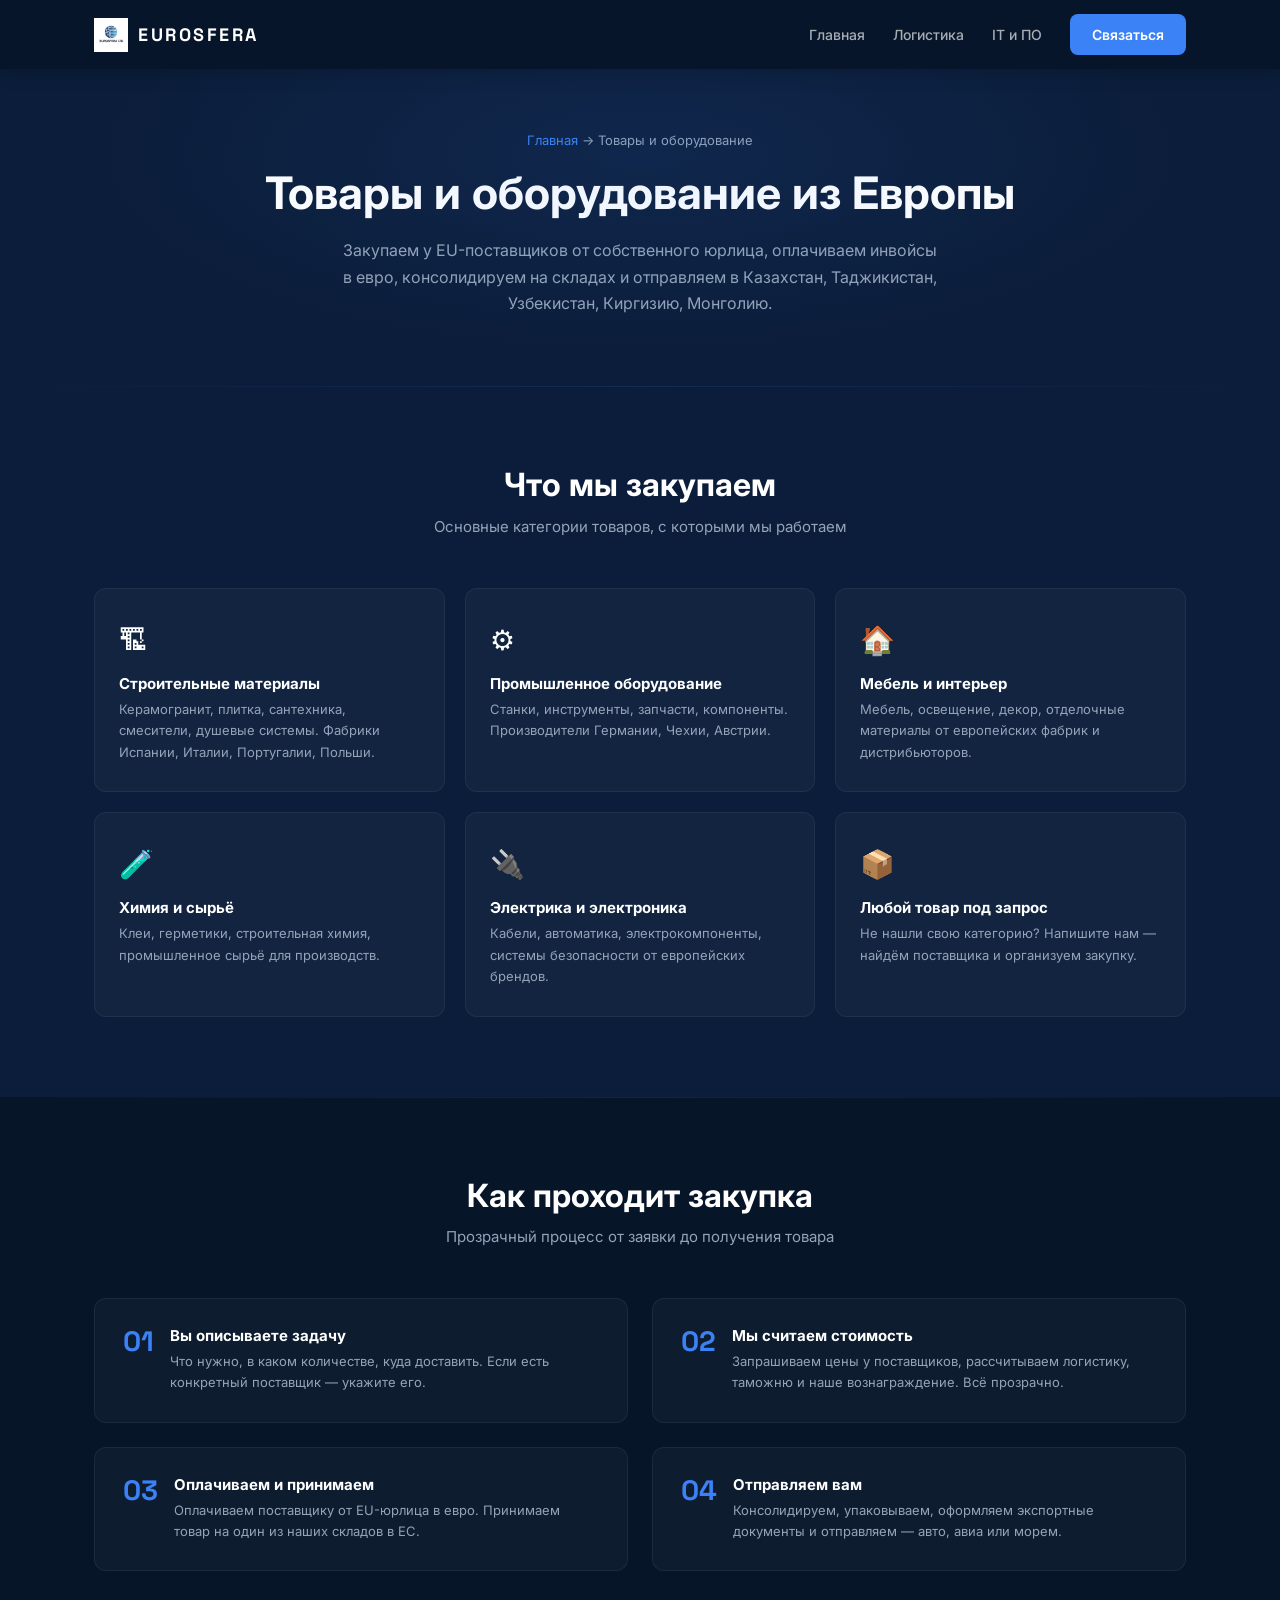
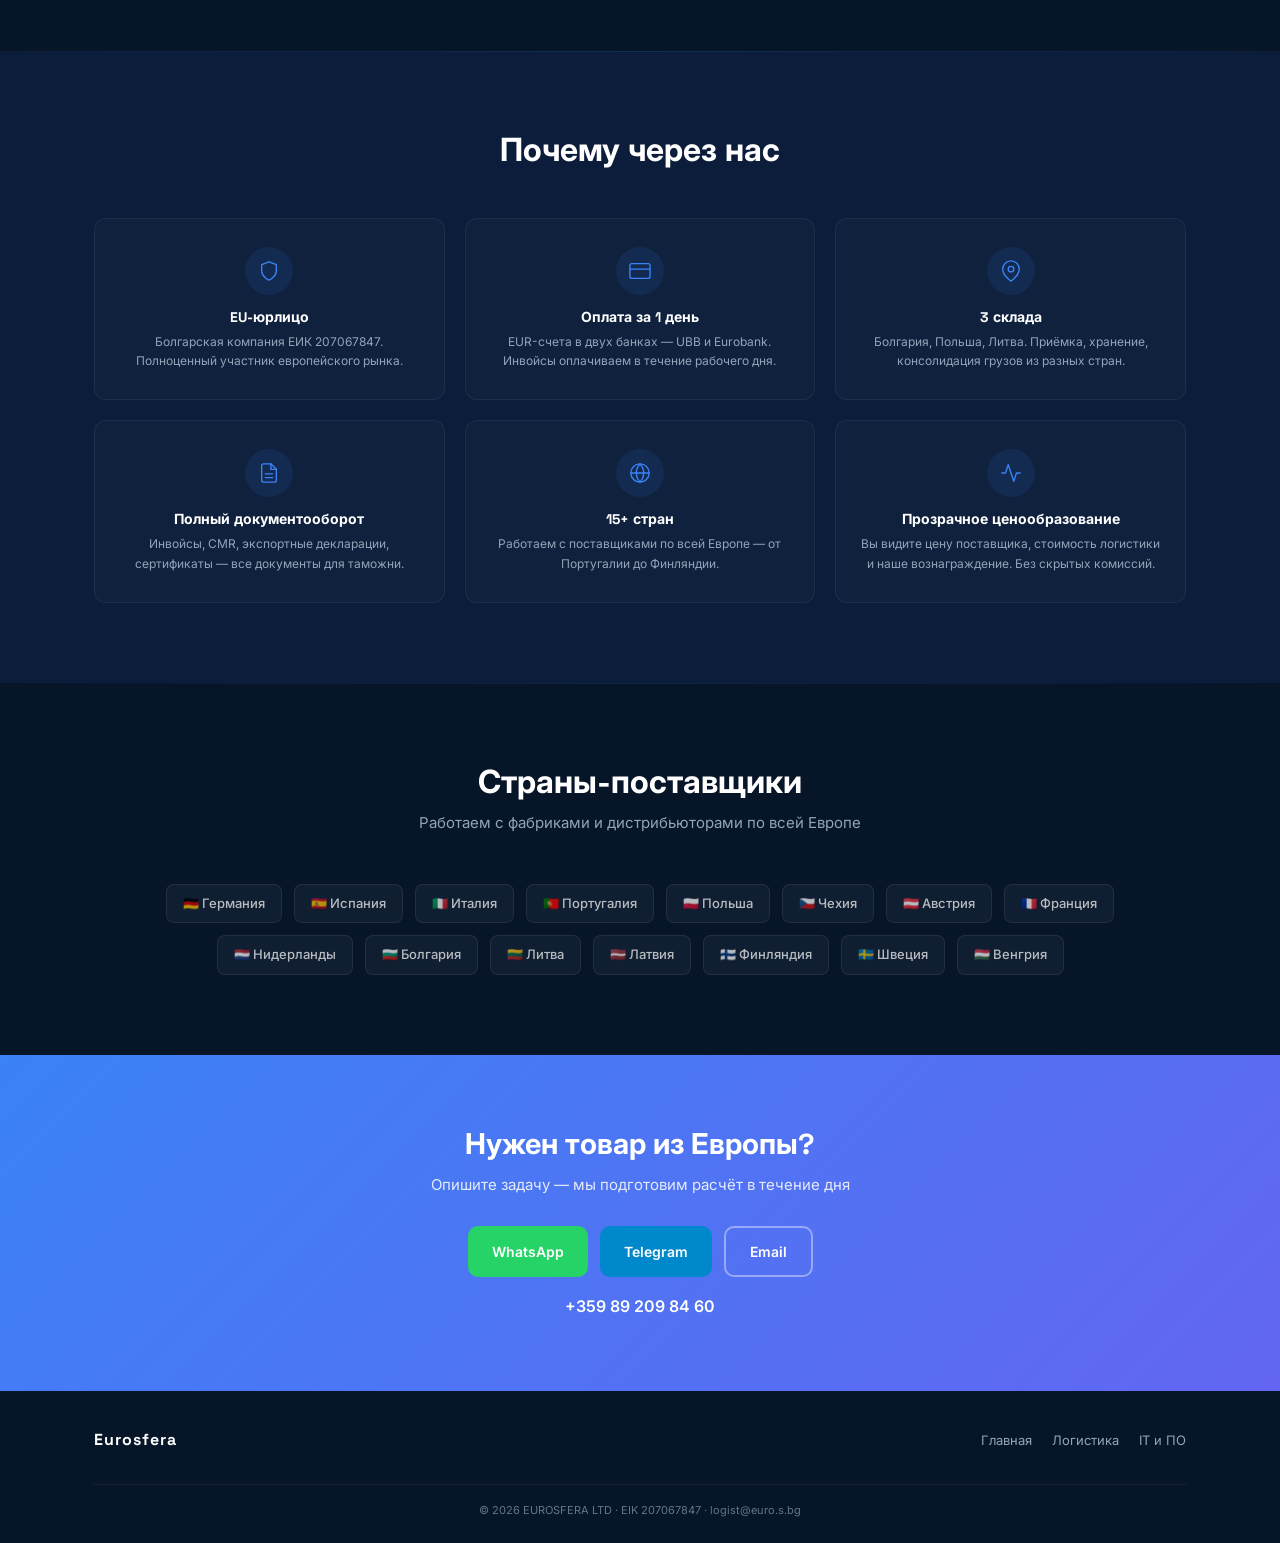
==== commit ebf14843: "[agent] fix: убрал ВСЕ Россия/СНГ/CIS/Беларусь/Калининград из goods.html и logistics.html" ====
--- a/goods.html
+++ b/goods.html
@@ -4,7 +4,7 @@
 <meta charset="UTF-8">
 <meta name="viewport" content="width=device-width, initial-scale=1.0">
 <title>Товары и оборудование из ЕС — EUROSFERA</title>
-<meta name="description" content="Закупка товаров и оборудования у европейских поставщиков. Оплата в евро, консолидация на складах, экспорт в Россию и СНГ.">
+<meta name="description" content="Закупка товаров и оборудования у европейских поставщиков. Оплата в евро, консолидация на складах в ЕС, экспорт в Казахстан, Таджикистан, Узбекистан.">
 <link rel="preconnect" href="https://fonts.googleapis.com">
 <link rel="preconnect" href="https://fonts.gstatic.com" crossorigin>
 <link href="https://fonts.googleapis.com/css2?family=Inter:wght@400;500;600;700&family=Space+Grotesk:wght@500;700&display=swap" rel="stylesheet">
@@ -134,7 +134,7 @@
   <div class="wrap">
     <div class="breadcrumb"><a href="index.html">Главная</a> &rarr; Товары и оборудование</div>
     <h1>Товары и оборудование из Европы</h1>
-    <p>Закупаем у EU-поставщиков от собственного юрлица, оплачиваем инвойсы в евро, консолидируем на складах и отправляем в Россию и СНГ.</p>
+    <p>Закупаем у EU-поставщиков от собственного юрлица, оплачиваем инвойсы в евро, консолидируем на складах и отправляем в Казахстан, Таджикистан, Узбекистан, Киргизию, Монголию.</p>
   </div>
 </section>
 
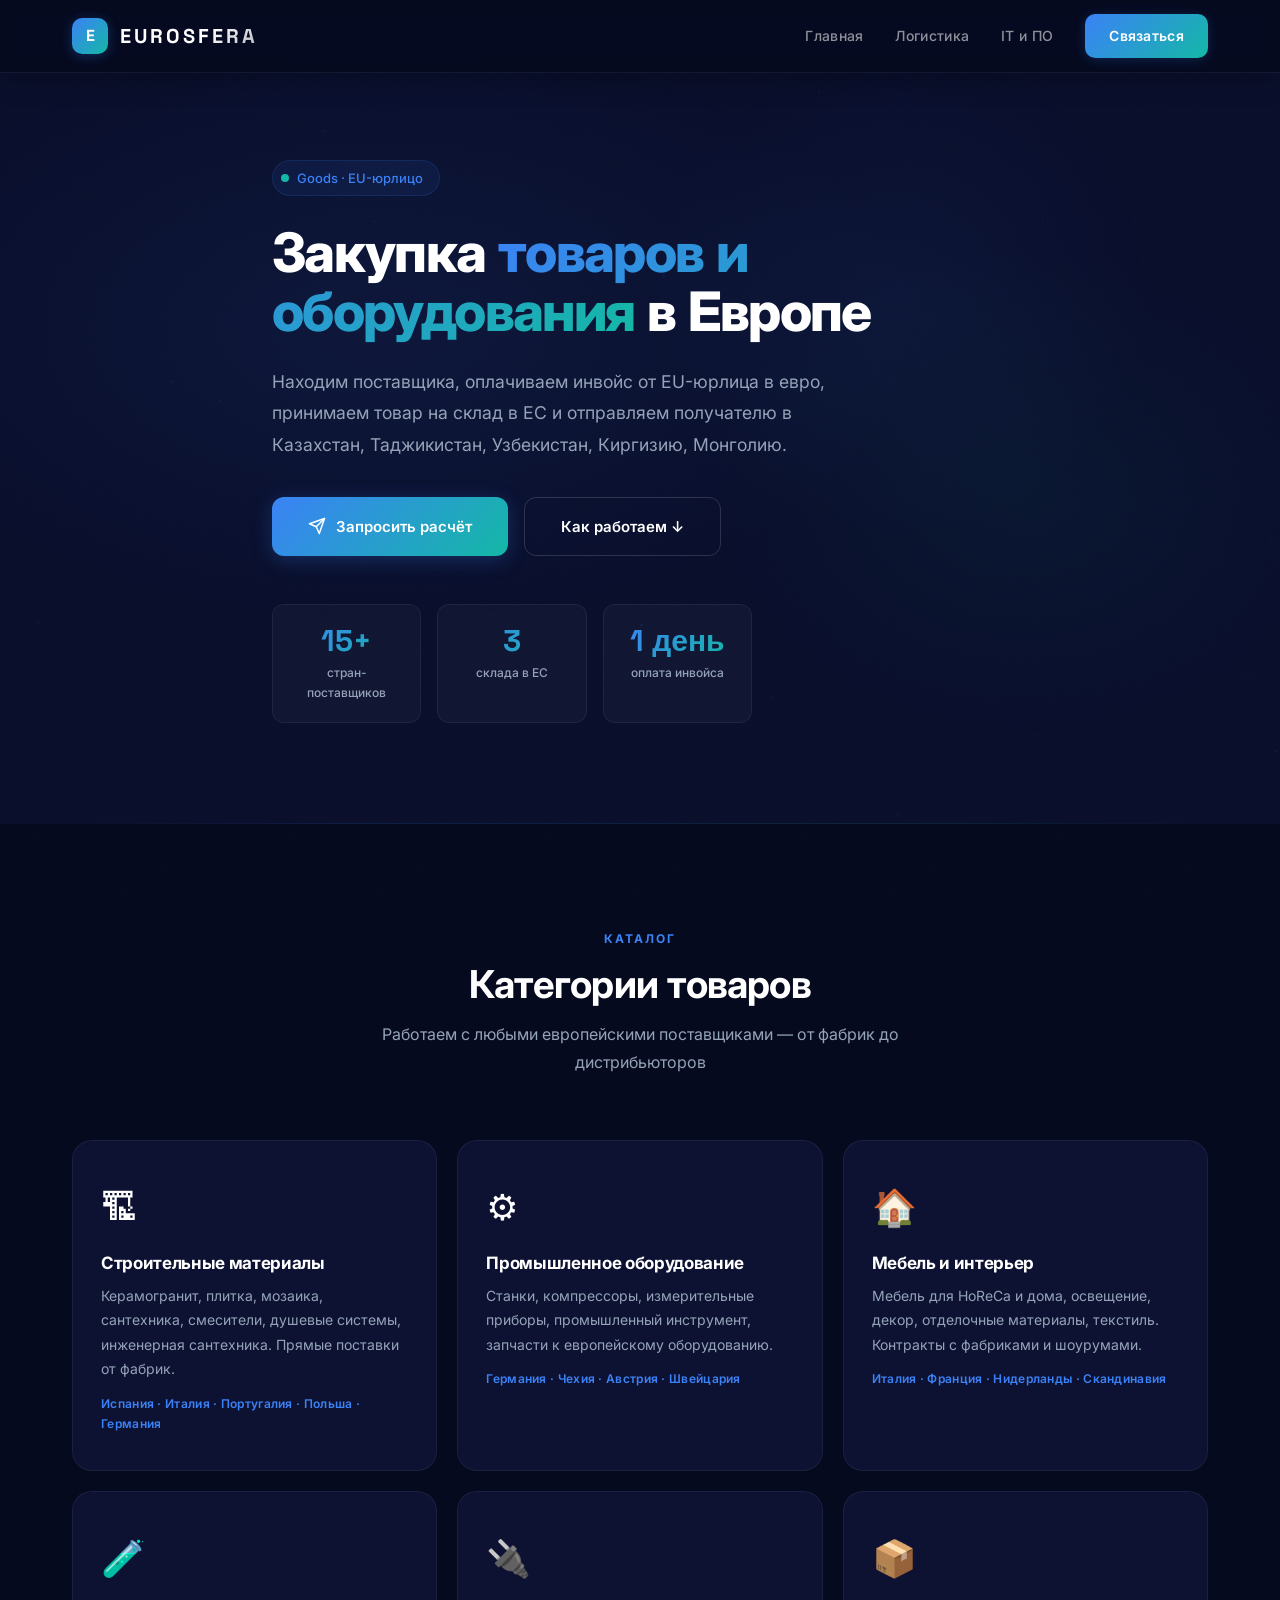
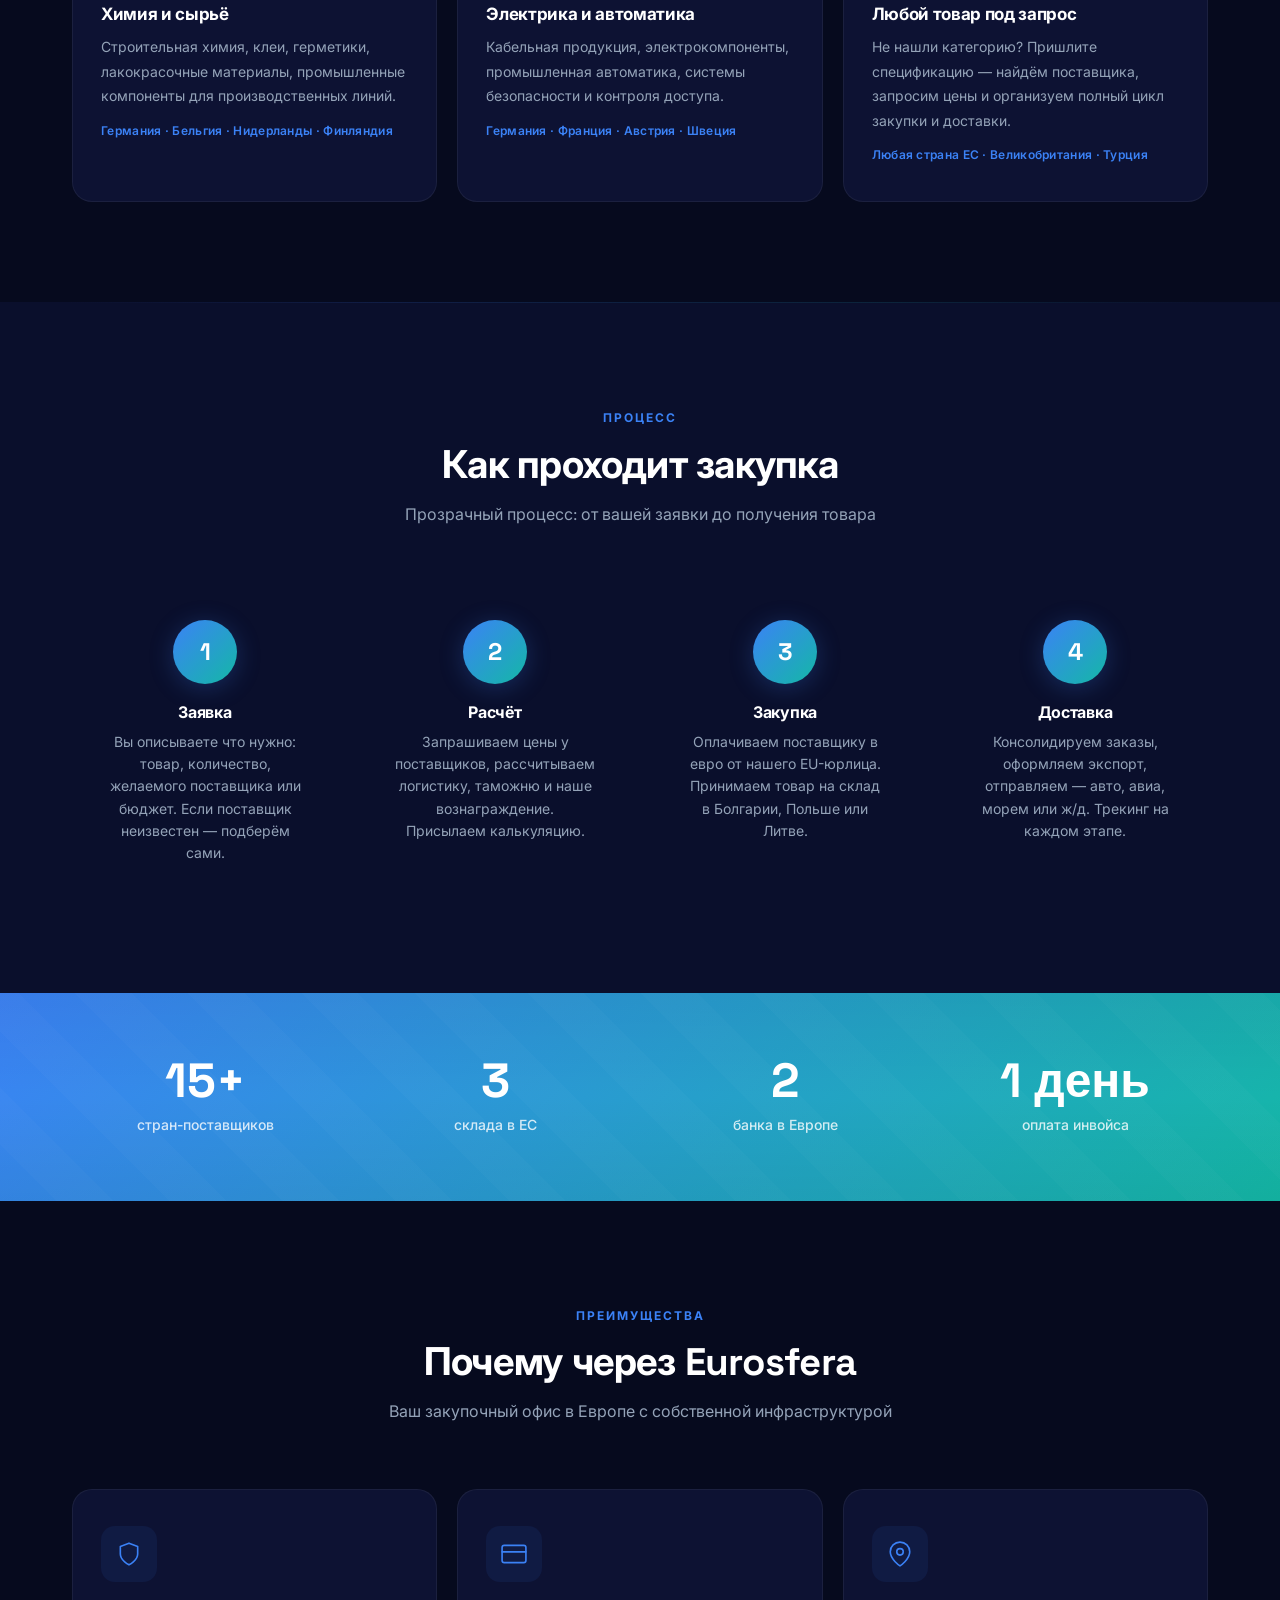
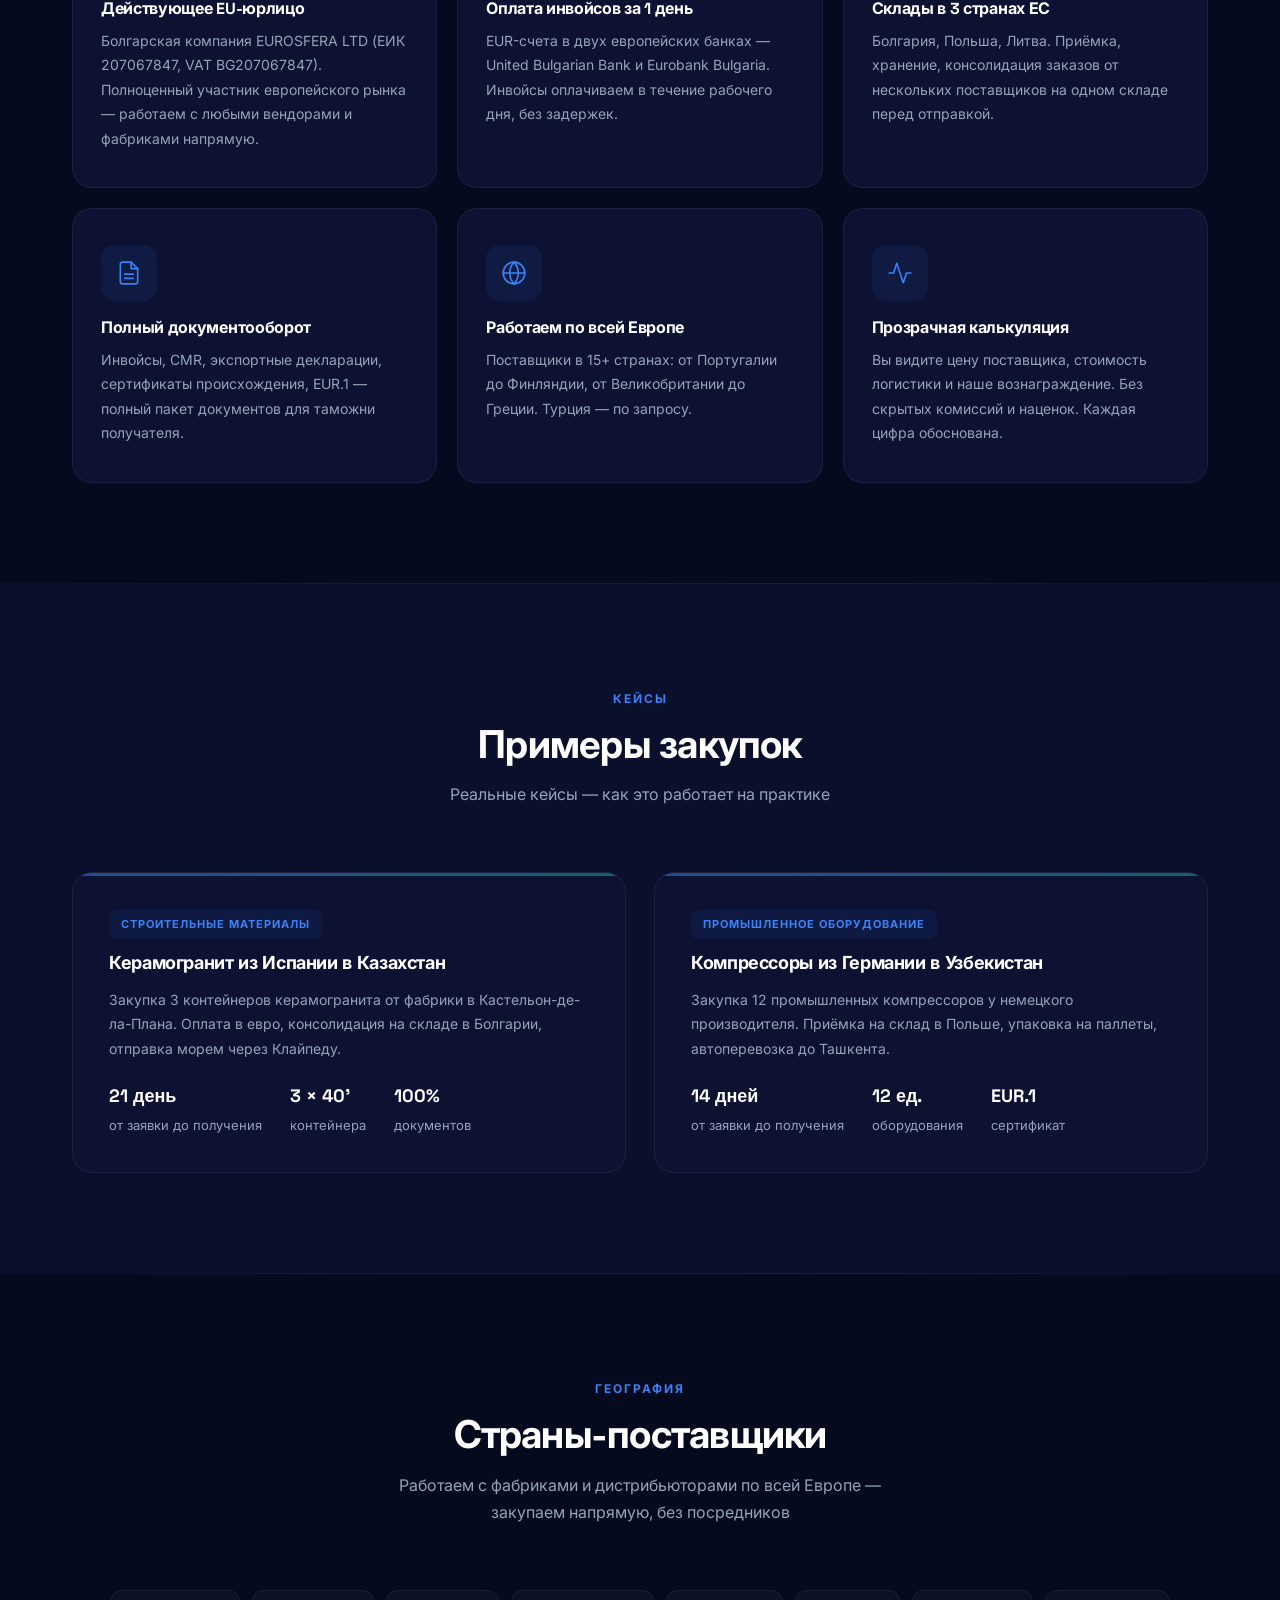
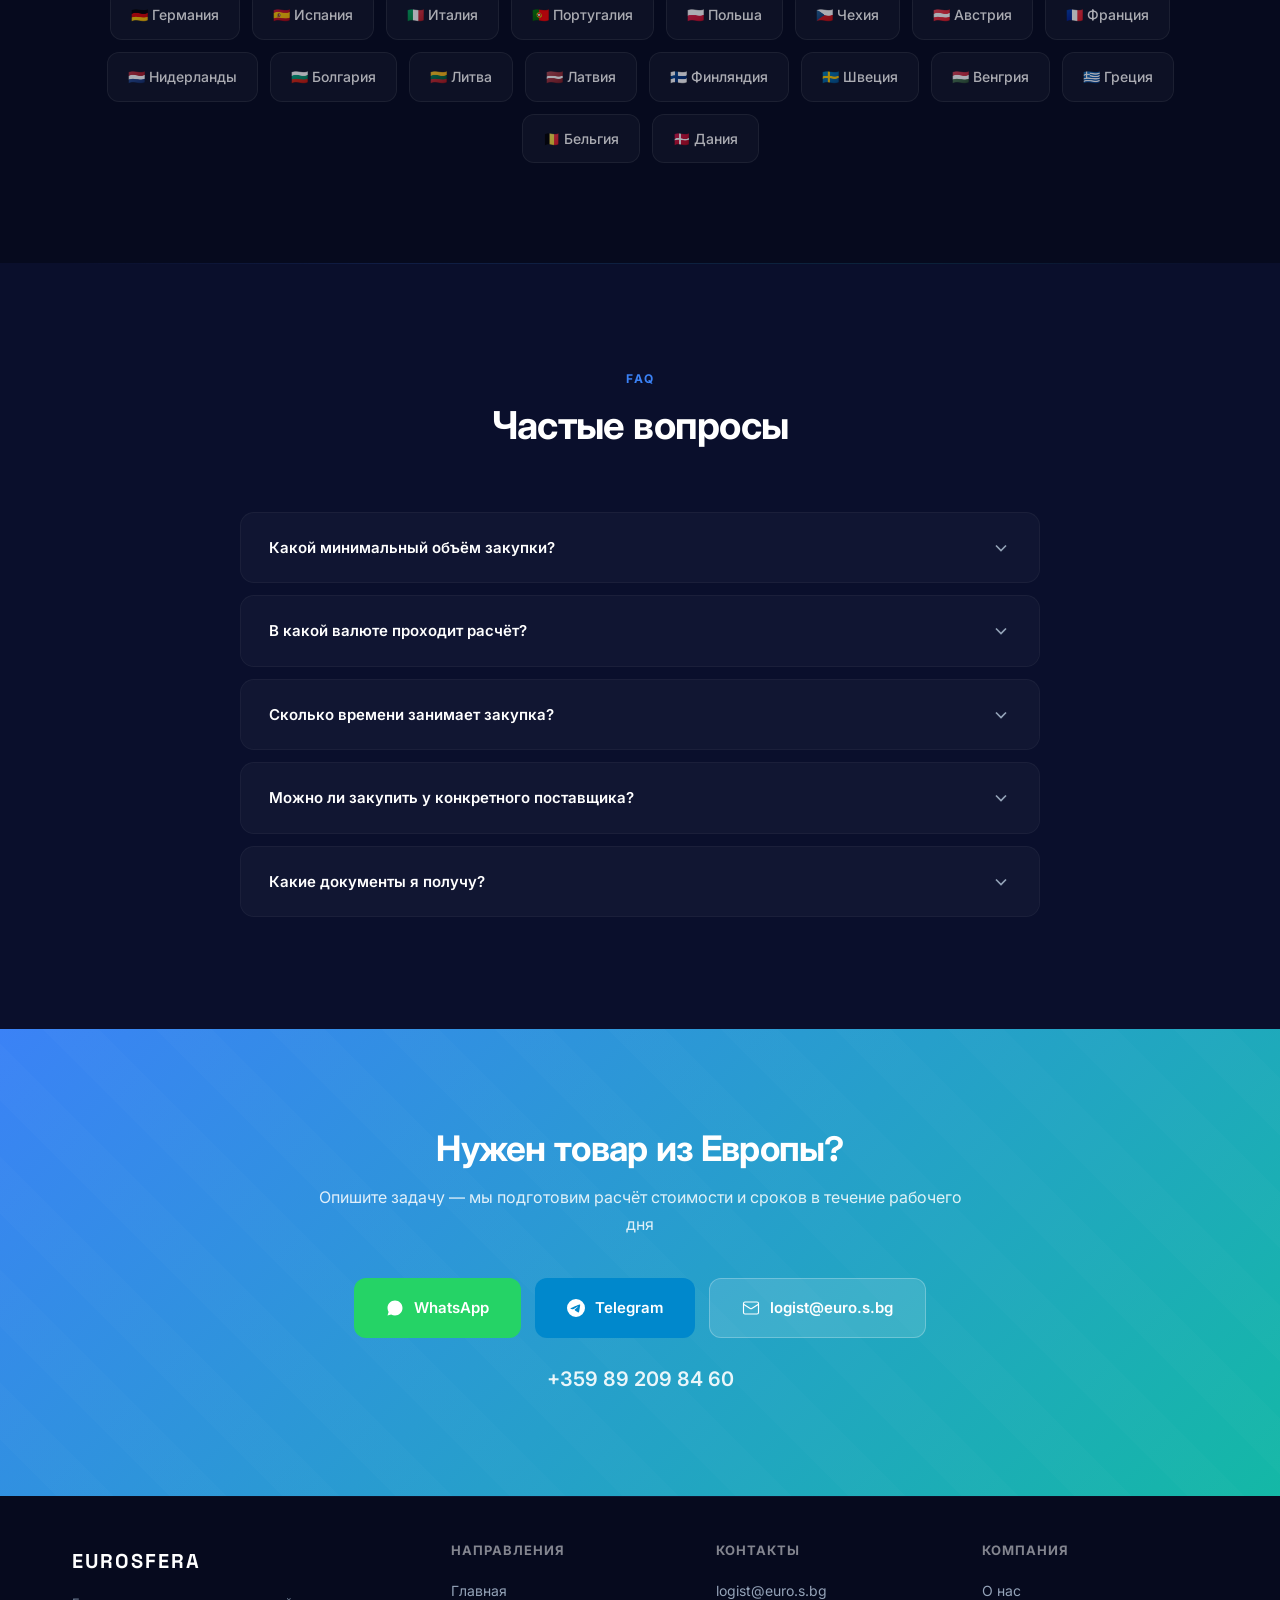
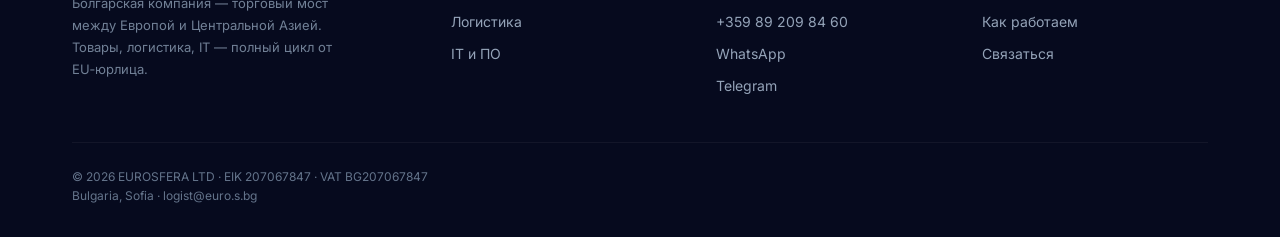
==== commit 5a9e9ab6: "[agent] redesign: полная переработка goods.html — единый дизайн-язык - Navy #0a0f2c, noise texture, " ====
--- a/goods.html
+++ b/goods.html
@@ -4,283 +4,472 @@
 <meta charset="UTF-8">
 <meta name="viewport" content="width=device-width, initial-scale=1.0">
 <title>Товары и оборудование из ЕС — EUROSFERA</title>
-<meta name="description" content="Закупка товаров и оборудования у европейских поставщиков. Оплата в евро, консолидация на складах в ЕС, экспорт в Казахстан, Таджикистан, Узбекистан.">
+<meta name="description" content="Закупка товаров и оборудования у европейских поставщиков. Оплата в евро от EU-юрлица, консолидация на складах в Болгарии, Польше и Литве, экспорт в Казахстан, Таджикистан, Узбекистан, Киргизию.">
 <link rel="preconnect" href="https://fonts.googleapis.com">
 <link rel="preconnect" href="https://fonts.gstatic.com" crossorigin>
-<link href="https://fonts.googleapis.com/css2?family=Inter:wght@400;500;600;700&family=Space+Grotesk:wght@500;700&display=swap" rel="stylesheet">
+<link href="https://fonts.googleapis.com/css2?family=Inter:wght@300;400;500;600;700;800&family=Space+Grotesk:wght@500;600;700&display=swap" rel="stylesheet">
 <style>
 :root {
-  --navy: #0B1D3A; --navy-deep: #071529; --white: #FFFFFF;
-  --gray-50: #F7F9FC; --gray-400: #94A3B8; --gray-600: #64748B;
-  --blue: #3B82F6; --blue-dark: #2563EB; --indigo: #6366F1; --teal: #14B8A6;
+  --navy: #0a0f2c;
+  --navy-deep: #060a1e;
+  --navy-light: #111640;
+  --navy-card: #0d1233;
+  --white: #FFFFFF;
+  --gray-300: #CBD5E1;
+  --gray-400: #94A3B8;
+  --gray-500: #718096;
+  --gray-600: #64748B;
+  --blue: #3B82F6;
+  --blue-dark: #2563EB;
+  --indigo: #6366F1;
+  --teal: #14B8A6;
+  --accent-gradient: linear-gradient(135deg, var(--blue), var(--teal));
 }
 *,*::before,*::after{margin:0;padding:0;box-sizing:border-box}
 html{scroll-behavior:smooth}
-body{font-family:'Inter',system-ui,sans-serif;color:var(--white);background:var(--navy);line-height:1.65;overflow-x:hidden;-webkit-font-smoothing:antialiased}
+body{font-family:'Inter',system-ui,-apple-system,sans-serif;color:var(--white);background:var(--navy);line-height:1.7;overflow-x:hidden;-webkit-font-smoothing:antialiased;-moz-osx-font-smoothing:grayscale}
 a{color:inherit;text-decoration:none}
-h1,h2,h3,h4{font-family:'Space Grotesk','Inter',sans-serif;line-height:1.2}
-.wrap{max-width:1140px;margin:0 auto;padding:0 24px}
+img{max-width:100%;display:block}
+h1,h2,h3,h4,h5{font-family:'Space Grotesk','Inter',sans-serif;line-height:1.15;letter-spacing:-0.02em}
+.wrap{max-width:1200px;margin:0 auto;padding:0 32px}
+
+/* CANVAS + NOISE */
+#particles{position:fixed;inset:0;pointer-events:none;z-index:0;opacity:.35}
+body::before{content:'';position:fixed;inset:0;z-index:1;pointer-events:none;opacity:.03;background-image:url("data:image/svg+xml,%3Csvg viewBox='0 0 256 256' xmlns='http://www.w3.org/2000/svg'%3E%3Cfilter id='noise'%3E%3CfeTurbulence type='fractalNoise' baseFrequency='.9' numOctaves='4' stitchTiles='stitch'/%3E%3C/filter%3E%3Crect width='100%25' height='100%25' filter='url(%23noise)' opacity='.5'/%3E%3C/svg%3E");background-repeat:repeat;background-size:256px 256px}
 
 /* HEADER */
-.header{position:fixed;top:0;left:0;right:0;z-index:100;padding:14px 0;background:rgba(7,21,41,.96);backdrop-filter:blur(16px);box-shadow:0 1px 20px rgba(0,0,0,.2)}
+.header{position:fixed;top:0;left:0;right:0;z-index:100;padding:14px 0;background:rgba(6,10,30,.92);backdrop-filter:blur(20px) saturate(1.8);-webkit-backdrop-filter:blur(20px) saturate(1.8);box-shadow:0 1px 0 rgba(255,255,255,.05),0 4px 30px rgba(0,0,0,.3)}
 .header .wrap{display:flex;align-items:center;justify-content:space-between}
-.logo{display:flex;align-items:center;gap:10px}
-.logo img{height:34px}
-.logo span{font-family:'Space Grotesk',sans-serif;font-weight:700;font-size:18px;letter-spacing:2.5px;text-transform:uppercase}
-.nav{display:flex;align-items:center;gap:28px}
-.nav a{font-size:14px;font-weight:500;color:rgba(255,255,255,.65);transition:color .25s}
-.nav a:hover{color:var(--white)}
-.nav .btn-cta{background:var(--blue);color:var(--white);padding:9px 22px;border-radius:8px;font-weight:600;transition:all .2s}
-.nav .btn-cta:hover{background:var(--blue-dark);box-shadow:0 4px 20px rgba(59,130,246,.35)}
-.burger{display:none;background:none;border:none;cursor:pointer;padding:4px}
-.burger span{display:block;width:22px;height:2px;background:var(--white);border-radius:2px;margin:5px 0}
-
-/* HERO MINI */
-.hero-mini{padding:130px 0 70px;text-align:center;position:relative;overflow:hidden}
-.hero-mini::before{content:'';position:absolute;inset:0;background:radial-gradient(ellipse at 50% 40%,rgba(59,130,246,.1),transparent 60%)}
-.hero-mini .breadcrumb{font-size:13px;color:var(--gray-400);margin-bottom:16px}
-.hero-mini .breadcrumb a{color:var(--blue);transition:color .2s}
-.hero-mini .breadcrumb a:hover{color:var(--white)}
-.hero-mini h1{font-size:clamp(1.8rem,4vw,2.8rem);margin-bottom:16px}
-.hero-mini p{color:var(--gray-400);font-size:16px;max-width:600px;margin:0 auto}
-
-/* SECTION */
-.section{padding:80px 0;position:relative}
-.section:nth-child(even){background:var(--navy-deep)}
-.section::before{content:'';position:absolute;top:0;left:0;right:0;height:1px;background:linear-gradient(90deg,transparent,rgba(59,130,246,.15),transparent)}
-.section-head{text-align:center;margin-bottom:48px}
-.section-head h2{font-size:clamp(1.4rem,3vw,2rem);margin-bottom:10px}
-.section-head p{color:var(--gray-400);font-size:15px;max-width:500px;margin:0 auto}
-
-/* WHAT WE BUY */
+.logo{display:flex;align-items:center;gap:12px}
+.logo-mark{width:36px;height:36px;background:var(--accent-gradient);border-radius:10px;display:flex;align-items:center;justify-content:center;font-family:'Space Grotesk',sans-serif;font-weight:700;font-size:16px;color:white;box-shadow:0 2px 12px rgba(59,130,246,.3)}
+.logo-text{font-family:'Space Grotesk',sans-serif;font-weight:700;font-size:20px;letter-spacing:3px;text-transform:uppercase;background:linear-gradient(135deg,#fff 60%,rgba(255,255,255,.7));-webkit-background-clip:text;-webkit-text-fill-color:transparent;background-clip:text}
+.nav{display:flex;align-items:center;gap:32px}
+.nav a{font-size:14px;font-weight:500;color:rgba(255,255,255,.55);transition:color .3s;letter-spacing:.3px;position:relative}
+.nav a:not(.btn-cta)::after{content:'';position:absolute;bottom:-4px;left:0;right:0;height:1.5px;background:var(--accent-gradient);transform:scaleX(0);transition:transform .3s cubic-bezier(.22,1,.36,1);transform-origin:right}
+.nav a:not(.btn-cta):hover{color:var(--white)}
+.nav a:not(.btn-cta):hover::after{transform:scaleX(1);transform-origin:left}
+.nav .btn-cta{background:var(--accent-gradient);color:var(--white);padding:10px 24px;border-radius:10px;font-weight:600;font-size:14px;transition:all .3s cubic-bezier(.22,1,.36,1);box-shadow:0 2px 12px rgba(59,130,246,.2)}
+.nav .btn-cta:hover{box-shadow:0 4px 24px rgba(59,130,246,.4);transform:translateY(-1px)}
+.burger{display:none;background:none;border:none;cursor:pointer;padding:6px}
+.burger span{display:block;width:22px;height:2px;background:var(--white);border-radius:2px;margin:5px 0;transition:.3s}
+.mobile-menu{display:none;position:fixed;inset:0;background:var(--navy-deep);z-index:99;flex-direction:column;align-items:center;justify-content:center;gap:32px}
+.mobile-menu.open{display:flex}
+.mobile-menu a{color:var(--white);font-size:1.3rem;font-weight:500}
+.mobile-close{position:absolute;top:22px;right:28px;background:none;border:none;cursor:pointer}
+.mobile-close svg{width:28px;height:28px;stroke:var(--white);stroke-width:2}
+
+/* HERO */
+.hero{padding:160px 0 100px;position:relative;overflow:hidden}
+.hero-bg{position:absolute;inset:0;background:radial-gradient(ellipse 70% 60% at 30% 40%,rgba(59,130,246,.08) 0%,transparent 60%),radial-gradient(ellipse 50% 60% at 80% 60%,rgba(20,184,166,.05) 0%,transparent 50%)}
+.hero-glow{position:absolute;width:500px;height:500px;border-radius:50%;background:radial-gradient(circle,rgba(59,130,246,.06) 0%,transparent 70%);top:5%;right:10%;animation:float 20s ease-in-out infinite;pointer-events:none}
+@keyframes float{0%,100%{transform:translate(0,0)}33%{transform:translate(30px,-20px)}66%{transform:translate(-20px,15px)}}
+.hero .wrap{position:relative;z-index:2;max-width:800px}
+.hero-badge{display:inline-flex;align-items:center;gap:8px;background:rgba(59,130,246,.08);border:1px solid rgba(59,130,246,.15);border-radius:100px;padding:6px 16px 6px 8px;font-size:13px;font-weight:500;color:var(--blue);margin-bottom:28px}
+.hero-badge-dot{width:8px;height:8px;background:var(--teal);border-radius:50%;animation:pulse-badge 2s ease-in-out infinite}
+@keyframes pulse-badge{0%,100%{opacity:1}50%{opacity:.4}}
+.hero-text h1{font-size:clamp(2.2rem,4.5vw,3.4rem);font-weight:800;margin-bottom:24px;letter-spacing:-0.03em;line-height:1.08}
+.hero-text h1 .accent{background:linear-gradient(135deg,var(--blue) 0%,var(--teal) 100%);-webkit-background-clip:text;-webkit-text-fill-color:transparent;background-clip:text}
+.hero-text .lead{font-size:clamp(1rem,1.6vw,1.1rem);color:var(--gray-400);margin-bottom:36px;max-width:560px;line-height:1.8}
+.hero-btns{display:flex;gap:16px;flex-wrap:wrap;margin-bottom:48px}
+.btn-primary{display:inline-flex;align-items:center;gap:10px;background:var(--accent-gradient);color:var(--white);padding:16px 36px;border-radius:12px;font-weight:600;font-size:15px;border:none;cursor:pointer;transition:all .3s cubic-bezier(.22,1,.36,1);box-shadow:0 4px 20px rgba(59,130,246,.25);position:relative;overflow:hidden}
+.btn-primary::before{content:'';position:absolute;inset:0;background:linear-gradient(135deg,rgba(255,255,255,.1),transparent);opacity:0;transition:opacity .3s}
+.btn-primary:hover{box-shadow:0 8px 32px rgba(59,130,246,.4);transform:translateY(-2px)}
+.btn-primary:hover::before{opacity:1}
+.btn-outline{display:inline-flex;align-items:center;gap:10px;background:transparent;color:var(--white);padding:16px 36px;border-radius:12px;font-weight:600;font-size:15px;border:1.5px solid rgba(255,255,255,.15);cursor:pointer;transition:all .3s cubic-bezier(.22,1,.36,1)}
+.btn-outline:hover{border-color:rgba(255,255,255,.4);background:rgba(255,255,255,.04);transform:translateY(-2px)}
+.hero-stats{display:grid;grid-template-columns:repeat(3,1fr);gap:16px;max-width:480px}
+.hero-stat{padding:18px;background:rgba(255,255,255,.03);border:1px solid rgba(255,255,255,.06);border-radius:12px;text-align:center;transition:all .3s}
+.hero-stat:hover{border-color:rgba(59,130,246,.15);transform:translateY(-2px)}
+.hero-stat .num{font-family:'Space Grotesk',sans-serif;font-size:30px;font-weight:700;background:var(--accent-gradient);-webkit-background-clip:text;-webkit-text-fill-color:transparent;background-clip:text;line-height:1.2}
+.hero-stat .lbl{font-size:12px;color:var(--gray-400);margin-top:4px;font-weight:500}
+
+/* SECTION COMMON */
+.section{padding:100px 0;position:relative}
+.section-alt{background:var(--navy-deep)}
+.section-divider{height:1px;background:linear-gradient(90deg,transparent 5%,rgba(59,130,246,.12) 30%,rgba(20,184,166,.12) 70%,transparent 95%)}
+.section-head{text-align:center;margin-bottom:64px}
+.section-head .overline{display:inline-block;font-size:12px;font-weight:700;letter-spacing:2px;text-transform:uppercase;color:var(--blue);margin-bottom:14px}
+.section-head h2{font-size:clamp(1.6rem,3vw,2.4rem);margin-bottom:14px;font-weight:700}
+.section-head p{color:var(--gray-400);font-size:16px;max-width:540px;margin:0 auto;line-height:1.7}
+
+/* CATEGORIES */
 .cat-grid{display:grid;grid-template-columns:repeat(3,1fr);gap:20px}
-.cat-item{background:rgba(255,255,255,.03);border:1px solid rgba(255,255,255,.06);border-radius:12px;padding:28px 24px;transition:all .3s}
-.cat-item:hover{border-color:rgba(59,130,246,.2);transform:translateY(-4px)}
-.cat-icon{font-size:28px;margin-bottom:12px}
-.cat-item h4{font-size:15px;margin-bottom:6px}
-.cat-item p{font-size:13px;color:var(--gray-400)}
-
-/* HOW IT WORKS */
-.process{display:grid;grid-template-columns:repeat(2,1fr);gap:24px}
-.proc-step{background:rgba(255,255,255,.03);border:1px solid rgba(255,255,255,.06);border-radius:12px;padding:28px;display:flex;gap:16px;transition:all .3s}
-.proc-step:hover{border-color:rgba(59,130,246,.15)}
-.proc-num{font-family:'Space Grotesk',sans-serif;font-size:28px;font-weight:700;color:var(--blue);line-height:1;flex-shrink:0}
-.proc-step h4{font-size:15px;margin-bottom:6px}
-.proc-step p{font-size:13px;color:var(--gray-400)}
+.cat-item{background:var(--navy-card);border:1px solid rgba(255,255,255,.06);border-radius:20px;padding:36px 28px;transition:all .5s cubic-bezier(.22,1,.36,1);position:relative;overflow:hidden}
+.cat-item::before{content:'';position:absolute;top:0;left:0;right:0;height:3px;background:var(--accent-gradient);opacity:0;transition:opacity .4s}
+.cat-item::after{content:'';position:absolute;inset:0;background:linear-gradient(180deg,rgba(59,130,246,.02) 0%,transparent 50%);opacity:0;transition:opacity .4s}
+.cat-item:hover{border-color:rgba(59,130,246,.15);transform:translateY(-6px);box-shadow:0 20px 56px rgba(0,0,0,.2)}
+.cat-item:hover::before{opacity:1}
+.cat-item:hover::after{opacity:1}
+.cat-icon{position:relative;z-index:1;font-size:36px;margin-bottom:16px}
+.cat-item h4{position:relative;z-index:1;font-size:17px;margin-bottom:10px;font-weight:700}
+.cat-item p{position:relative;z-index:1;font-size:14px;color:var(--gray-400);margin-bottom:12px;line-height:1.75}
+.cat-brands{position:relative;z-index:1;font-size:12px;color:var(--blue);font-weight:600;letter-spacing:.3px}
+
+/* PROCESS */
+.process-grid{display:grid;grid-template-columns:repeat(4,1fr);gap:24px}
+.proc-card{text-align:center;position:relative;padding:28px 16px}
+.proc-num{width:64px;height:64px;border-radius:50%;background:var(--accent-gradient);color:var(--white);font-family:'Space Grotesk',sans-serif;font-size:24px;font-weight:700;display:flex;align-items:center;justify-content:center;margin:0 auto 20px;box-shadow:0 4px 24px rgba(59,130,246,.25);transition:all .3s}
+.proc-card:hover .proc-num{box-shadow:0 8px 36px rgba(59,130,246,.4);transform:scale(1.05)}
+.proc-card h4{font-size:16px;margin-bottom:8px;font-weight:700}
+.proc-card p{font-size:14px;color:var(--gray-400);max-width:200px;margin:0 auto;line-height:1.6}
 
 /* ADVANTAGES */
 .adv-grid{display:grid;grid-template-columns:repeat(3,1fr);gap:20px}
-.adv{text-align:center;padding:28px 20px;background:rgba(255,255,255,.02);border:1px solid rgba(255,255,255,.06);border-radius:12px}
-.adv-icon{width:48px;height:48px;border-radius:50%;background:rgba(59,130,246,.1);display:flex;align-items:center;justify-content:center;margin:0 auto 14px}
-.adv-icon svg{width:22px;height:22px;stroke:var(--blue);fill:none;stroke-width:1.5;stroke-linecap:round;stroke-linejoin:round}
-.adv h4{font-size:14px;margin-bottom:6px}
-.adv p{font-size:12px;color:var(--gray-400)}
+.adv{padding:36px 28px;background:var(--navy-card);border:1px solid rgba(255,255,255,.06);border-radius:20px;transition:all .4s cubic-bezier(.22,1,.36,1)}
+.adv:hover{border-color:rgba(59,130,246,.15);transform:translateY(-4px);box-shadow:0 16px 48px rgba(0,0,0,.15)}
+.adv-icon{width:56px;height:56px;border-radius:14px;background:rgba(59,130,246,.08);display:flex;align-items:center;justify-content:center;margin-bottom:18px}
+.adv-icon svg{width:26px;height:26px;stroke:var(--blue);fill:none;stroke-width:1.5;stroke-linecap:round;stroke-linejoin:round}
+.adv h4{font-size:16px;margin-bottom:10px;font-weight:700}
+.adv p{font-size:14px;color:var(--gray-400);line-height:1.75}
+
+/* CASE STUDY */
+.case-grid{display:grid;grid-template-columns:1fr 1fr;gap:28px}
+.case-card{background:var(--navy-card);border:1px solid rgba(255,255,255,.06);border-radius:20px;padding:36px;transition:all .4s cubic-bezier(.22,1,.36,1);position:relative;overflow:hidden}
+.case-card::before{content:'';position:absolute;top:0;left:0;right:0;height:3px;background:var(--accent-gradient);opacity:.5}
+.case-card:hover{border-color:rgba(59,130,246,.15);transform:translateY(-4px);box-shadow:0 16px 48px rgba(0,0,0,.15)}
+.case-tag{display:inline-block;font-size:11px;font-weight:700;letter-spacing:1px;text-transform:uppercase;color:var(--blue);background:rgba(59,130,246,.08);padding:5px 12px;border-radius:8px;margin-bottom:14px}
+.case-card h4{font-size:18px;margin-bottom:14px;font-weight:700}
+.case-card>p{font-size:14px;color:var(--gray-400);margin-bottom:20px;line-height:1.75}
+.case-details{display:flex;gap:28px}
+.case-detail{font-size:13px;color:var(--gray-400)}
+.case-detail strong{color:var(--white);display:block;font-size:18px;font-family:'Space Grotesk',sans-serif;margin-bottom:2px}
 
 /* COUNTRIES */
-.countries{display:flex;flex-wrap:wrap;justify-content:center;gap:12px;margin-top:32px}
-.country-tag{background:rgba(255,255,255,.04);border:1px solid rgba(255,255,255,.08);border-radius:8px;padding:8px 16px;font-size:13px;font-weight:500;color:rgba(255,255,255,.7);transition:all .2s}
-.country-tag:hover{border-color:rgba(59,130,246,.25);color:var(--white)}
+.countries-wrap{display:flex;flex-wrap:wrap;justify-content:center;gap:12px;margin-top:40px}
+.country-tag{background:rgba(255,255,255,.03);border:1px solid rgba(255,255,255,.06);border-radius:12px;padding:12px 20px;font-size:14px;font-weight:500;color:rgba(255,255,255,.65);transition:all .3s cubic-bezier(.22,1,.36,1);display:flex;align-items:center;gap:8px}
+.country-tag:hover{border-color:rgba(59,130,246,.2);color:var(--white);transform:translateY(-3px);box-shadow:0 8px 24px rgba(0,0,0,.1)}
+
+/* STATS BAR */
+.stats-bar{padding:64px 0;background:var(--accent-gradient);position:relative;overflow:hidden}
+.stats-bar::before{content:'';position:absolute;inset:0;background:repeating-linear-gradient(45deg,transparent,transparent 40px,rgba(255,255,255,.02) 40px,rgba(255,255,255,.02) 80px)}
+.stats-bar::after{content:'';position:absolute;inset:0;background:linear-gradient(180deg,rgba(0,0,0,.05) 0%,transparent 50%,rgba(0,0,0,.05) 100%)}
+.stats-bar .wrap{display:grid;grid-template-columns:repeat(4,1fr);gap:24px;position:relative;z-index:1}
+.stat{text-align:center}
+.stat-num{font-family:'Space Grotesk',sans-serif;font-size:48px;font-weight:700;line-height:1}
+.stat-label{font-size:14px;opacity:.8;margin-top:8px;font-weight:500}
+
+/* FAQ */
+.faq-list{max-width:800px;margin:0 auto}
+.faq-item{border:1px solid rgba(255,255,255,.06);border-radius:14px;margin-bottom:12px;overflow:hidden;transition:all .3s;background:rgba(255,255,255,.01)}
+.faq-item:hover{border-color:rgba(59,130,246,.15)}
+.faq-q{display:flex;align-items:center;justify-content:space-between;padding:22px 28px;cursor:pointer;font-weight:600;font-size:15px;background:rgba(255,255,255,.02);transition:background .2s;user-select:none}
+.faq-q:hover{background:rgba(255,255,255,.04)}
+.faq-q svg{width:20px;height:20px;stroke:var(--gray-400);stroke-width:2;fill:none;transition:transform .4s cubic-bezier(.22,1,.36,1);flex-shrink:0;margin-left:16px}
+.faq-item.open .faq-q svg{transform:rotate(180deg)}
+.faq-a{max-height:0;overflow:hidden;transition:max-height .5s cubic-bezier(.22,1,.36,1)}
+.faq-item.open .faq-a{max-height:400px}
+.faq-a-inner{padding:0 28px 24px;font-size:14px;color:var(--gray-400);line-height:1.8}
 
 /* CTA */
-.cta{padding:72px 0;background:linear-gradient(135deg,var(--blue),var(--indigo));text-align:center}
-.cta .wrap{max-width:650px}
-.cta h2{font-size:clamp(1.4rem,3vw,1.8rem);margin-bottom:12px}
-.cta>div>p{color:rgba(255,255,255,.85);font-size:15px;margin-bottom:28px}
-.cta-buttons{display:flex;gap:12px;justify-content:center;flex-wrap:wrap;margin-bottom:16px}
-.cta-btn{padding:12px 24px;border-radius:10px;font-weight:600;font-size:14px;transition:all .25s;display:inline-flex;align-items:center;gap:8px}
-.cta-wa{background:#25D366;color:#fff}.cta-tg{background:#0088CC;color:#fff}
-.cta-mail{background:transparent;color:#fff;border:2px solid rgba(255,255,255,.4)}
-.cta-wa:hover,.cta-tg:hover{transform:translateY(-2px);box-shadow:0 6px 20px rgba(0,0,0,.2)}
-.cta-phone{font-size:16px;font-weight:600}
-.cta-phone a{color:#fff}
+.cta{padding:100px 0;background:var(--accent-gradient);text-align:center;position:relative;overflow:hidden}
+.cta::before{content:'';position:absolute;inset:0;background:repeating-linear-gradient(45deg,transparent,transparent 40px,rgba(255,255,255,.015) 40px,rgba(255,255,255,.015) 80px)}
+.cta .wrap{max-width:720px;position:relative;z-index:2}
+.cta h2{font-size:clamp(1.6rem,3vw,2.2rem);margin-bottom:14px;font-weight:700}
+.cta>div>p{color:rgba(255,255,255,.85);font-size:16px;margin-bottom:40px;line-height:1.7}
+.cta-buttons{display:flex;gap:14px;justify-content:center;flex-wrap:wrap;margin-bottom:24px}
+.cta-btn{padding:16px 32px;border-radius:12px;font-weight:600;font-size:15px;transition:all .3s cubic-bezier(.22,1,.36,1);display:inline-flex;align-items:center;gap:10px}
+.cta-wa{background:#25D366;color:var(--white)}
+.cta-tg{background:#0088CC;color:var(--white)}
+.cta-mail{background:rgba(255,255,255,.12);color:var(--white);border:1.5px solid rgba(255,255,255,.25)}
+.cta-wa:hover,.cta-tg:hover{transform:translateY(-3px);box-shadow:0 8px 24px rgba(0,0,0,.25)}
+.cta-mail:hover{background:rgba(255,255,255,.2);transform:translateY(-3px)}
+.cta-phone{font-size:20px;font-weight:600;margin-top:8px}
+.cta-phone a{color:rgba(255,255,255,.9);transition:color .2s}
+.cta-phone a:hover{color:var(--white)}
 
 /* FOOTER */
-.footer{background:var(--navy-deep);padding:36px 0 24px}
-.footer .wrap{display:flex;align-items:center;justify-content:space-between;flex-wrap:wrap;gap:14px}
-.footer-brand{font-family:'Space Grotesk',sans-serif;font-weight:700;font-size:16px;letter-spacing:1px}
-.footer nav{display:flex;gap:20px}
-.footer nav a{font-size:13px;color:var(--gray-400);transition:color .2s}
-.footer nav a:hover{color:var(--white)}
-.footer-legal{font-size:11px;color:var(--gray-600);width:100%;text-align:center;margin-top:16px;padding-top:16px;border-top:1px solid rgba(255,255,255,.06)}
+.footer{background:var(--navy-deep);padding:48px 0 32px;position:relative}
+.footer::before{content:'';position:absolute;top:0;left:0;right:0;height:1px;background:linear-gradient(90deg,transparent,rgba(59,130,246,.1),transparent)}
+.footer-top{display:grid;grid-template-columns:1.5fr 1fr 1fr 1fr;gap:40px;margin-bottom:40px}
+.footer-about .footer-brand{font-family:'Space Grotesk',sans-serif;font-weight:700;font-size:20px;letter-spacing:2px;margin-bottom:14px}
+.footer-about p{font-size:13px;color:var(--gray-500);line-height:1.7;max-width:280px}
+.footer-col h5{font-size:13px;font-weight:700;letter-spacing:1px;text-transform:uppercase;color:rgba(255,255,255,.5);margin-bottom:16px}
+.footer-col a{display:block;font-size:14px;color:var(--gray-400);padding:4px 0;transition:color .2s}
+.footer-col a:hover{color:var(--white)}
+.footer-bottom{padding-top:24px;border-top:1px solid rgba(255,255,255,.05);display:flex;justify-content:space-between;align-items:center;flex-wrap:wrap;gap:12px}
+.footer-legal{font-size:12px;color:var(--gray-600);line-height:1.6}
+
+/* SCROLL REVEAL */
+.reveal{opacity:0;transform:translateY(32px);transition:opacity .8s cubic-bezier(.22,1,.36,1),transform .8s cubic-bezier(.22,1,.36,1)}
+.reveal.visible{opacity:1;transform:translateY(0)}
+.reveal-delay-1{transition-delay:.1s}
+.reveal-delay-2{transition-delay:.2s}
+.reveal-delay-3{transition-delay:.3s}
 
 /* RESPONSIVE */
+@media(max-width:1024px){
+  .wrap{padding:0 24px}
+  .cat-grid,.adv-grid{grid-template-columns:1fr 1fr}
+  .process-grid{grid-template-columns:1fr 1fr}
+  .footer-top{grid-template-columns:1fr 1fr;gap:32px}
+}
 @media(max-width:768px){
   .nav{display:none}.burger{display:block}
-  .cat-grid,.adv-grid{grid-template-columns:1fr}
-  .process{grid-template-columns:1fr}
-  .footer .wrap{justify-content:center;text-align:center}
-  .footer nav{width:100%;justify-content:center}
+  .cat-grid,.adv-grid,.case-grid,.process-grid{grid-template-columns:1fr}
+  .hero-stats{grid-template-columns:repeat(3,1fr)}
+  .stats-bar .wrap{grid-template-columns:repeat(2,1fr);gap:32px}
+  .stat-num{font-size:36px}
+  .section-head h2{font-size:1.6rem}
+  .footer-top{grid-template-columns:1fr;gap:28px}
+  .footer-bottom{justify-content:center;text-align:center}
+  .hero{padding:130px 0 80px}
+}
+@media(max-width:480px){
+  .hero-stats{grid-template-columns:1fr}
+  .cta-buttons{flex-direction:column;align-items:center}
 }
 </style>
 </head>
 <body>
 
+<canvas id="particles"></canvas>
+
 <!-- HEADER -->
 <header class="header">
   <div class="wrap">
-    <a href="index.html" class="logo"><img src="img/logo.png" alt="EUROSFERA"><span>Eurosfera</span></a>
+    <a href="index.html" class="logo"><div class="logo-mark">E</div><span class="logo-text">Eurosfera</span></a>
     <nav class="nav">
       <a href="index.html">Главная</a>
       <a href="logistics.html">Логистика</a>
       <a href="it.html">IT и ПО</a>
-      <a href="#cta" class="btn-cta">Связаться</a>
+      <a href="#contact" class="btn-cta">Связаться</a>
     </nav>
-    <button class="burger" aria-label="Меню"><span></span><span></span><span></span></button>
+    <button class="burger" id="burgerBtn" aria-label="Меню"><span></span><span></span><span></span></button>
   </div>
 </header>
 
+<!-- MOBILE MENU -->
+<div class="mobile-menu" id="mobileMenu">
+  <button class="mobile-close" id="mobileClose">
+    <svg viewBox="0 0 24 24"><line x1="18" y1="6" x2="6" y2="18"/><line x1="6" y1="6" x2="18" y2="18"/></svg>
+  </button>
+  <a href="index.html">Главная</a>
+  <a href="logistics.html">Логистика</a>
+  <a href="it.html">IT и ПО</a>
+  <a href="#contact">Связаться</a>
+</div>
+
 <!-- HERO -->
-<section class="hero-mini">
-  <div class="wrap">
-    <div class="breadcrumb"><a href="index.html">Главная</a> &rarr; Товары и оборудование</div>
-    <h1>Товары и оборудование из Европы</h1>
-    <p>Закупаем у EU-поставщиков от собственного юрлица, оплачиваем инвойсы в евро, консолидируем на складах и отправляем в Казахстан, Таджикистан, Узбекистан, Киргизию, Монголию.</p>
-  </div>
-</section>
-
-<!-- WHAT WE BUY -->
-<section class="section">
+<section class="hero">
+  <div class="hero-bg"></div>
+  <div class="hero-glow"></div>
+  <div class="wrap">
+    <div class="hero-text">
+      <div class="hero-badge">
+        <span class="hero-badge-dot"></span>
+        Goods &middot; EU-юрлицо
+      </div>
+      <h1>Закупка <span class="accent">товаров и оборудования</span> в Европе</h1>
+      <p class="lead">Находим поставщика, оплачиваем инвойс от EU-юрлица в евро, принимаем товар на склад в ЕС и&nbsp;отправляем получателю в Казахстан, Таджикистан, Узбекистан, Киргизию, Монголию.</p>
+      <div class="hero-btns">
+        <a href="#contact" class="btn-primary">
+          <svg width="18" height="18" viewBox="0 0 24 24" fill="none" stroke="currentColor" stroke-width="2" stroke-linecap="round" stroke-linejoin="round"><path d="m22 2-7 20-4-9-9-4z"/><path d="M22 2 11 13"/></svg>
+          Запросить расчёт
+        </a>
+        <a href="#how" class="btn-outline">Как работаем &darr;</a>
+      </div>
+      <div class="hero-stats">
+        <div class="hero-stat"><div class="num">15+</div><div class="lbl">стран-поставщиков</div></div>
+        <div class="hero-stat"><div class="num">3</div><div class="lbl">склада в ЕС</div></div>
+        <div class="hero-stat"><div class="num">1 день</div><div class="lbl">оплата инвойса</div></div>
+      </div>
+    </div>
+  </div>
+</section>
+
+<!-- CATEGORIES -->
+<div class="section-divider"></div>
+<section class="section section-alt" id="categories">
   <div class="wrap">
     <div class="section-head">
-      <h2>Что мы закупаем</h2>
-      <p>Основные категории товаров, с которыми мы работаем</p>
+      <div class="overline reveal">Каталог</div>
+      <h2 class="reveal">Категории товаров</h2>
+      <p class="reveal">Работаем с любыми европейскими поставщиками — от фабрик до дистрибьюторов</p>
     </div>
     <div class="cat-grid">
-      <div class="cat-item">
+      <div class="cat-item reveal">
         <div class="cat-icon">🏗</div>
         <h4>Строительные материалы</h4>
-        <p>Керамогранит, плитка, сантехника, смесители, душевые системы. Фабрики Испании, Италии, Португалии, Польши.</p>
-      </div>
-      <div class="cat-item">
+        <p>Керамогранит, плитка, мозаика, сантехника, смесители, душевые системы, инженерная сантехника. Прямые поставки от фабрик.</p>
+        <div class="cat-brands">Испания &middot; Италия &middot; Португалия &middot; Польша &middot; Германия</div>
+      </div>
+      <div class="cat-item reveal reveal-delay-1">
         <div class="cat-icon">⚙️</div>
         <h4>Промышленное оборудование</h4>
-        <p>Станки, инструменты, запчасти, компоненты. Производители Германии, Чехии, Австрии.</p>
-      </div>
-      <div class="cat-item">
+        <p>Станки, компрессоры, измерительные приборы, промышленный инструмент, запчасти к европейскому оборудованию.</p>
+        <div class="cat-brands">Германия &middot; Чехия &middot; Австрия &middot; Швейцария</div>
+      </div>
+      <div class="cat-item reveal reveal-delay-2">
         <div class="cat-icon">🏠</div>
         <h4>Мебель и интерьер</h4>
-        <p>Мебель, освещение, декор, отделочные материалы от европейских фабрик и дистрибьюторов.</p>
-      </div>
-      <div class="cat-item">
+        <p>Мебель для HoReCa и дома, освещение, декор, отделочные материалы, текстиль. Контракты с фабриками и шоурумами.</p>
+        <div class="cat-brands">Италия &middot; Франция &middot; Нидерланды &middot; Скандинавия</div>
+      </div>
+      <div class="cat-item reveal">
         <div class="cat-icon">🧪</div>
         <h4>Химия и сырьё</h4>
-        <p>Клеи, герметики, строительная химия, промышленное сырьё для производств.</p>
-      </div>
-      <div class="cat-item">
+        <p>Строительная химия, клеи, герметики, лакокрасочные материалы, промышленные компоненты для производственных линий.</p>
+        <div class="cat-brands">Германия &middot; Бельгия &middot; Нидерланды &middot; Финляндия</div>
+      </div>
+      <div class="cat-item reveal reveal-delay-1">
         <div class="cat-icon">🔌</div>
-        <h4>Электрика и электроника</h4>
-        <p>Кабели, автоматика, электрокомпоненты, системы безопасности от европейских брендов.</p>
-      </div>
-      <div class="cat-item">
+        <h4>Электрика и автоматика</h4>
+        <p>Кабельная продукция, электрокомпоненты, промышленная автоматика, системы безопасности и контроля доступа.</p>
+        <div class="cat-brands">Германия &middot; Франция &middot; Австрия &middot; Швеция</div>
+      </div>
+      <div class="cat-item reveal reveal-delay-2">
         <div class="cat-icon">📦</div>
         <h4>Любой товар под запрос</h4>
-        <p>Не нашли свою категорию? Напишите нам — найдём поставщика и организуем закупку.</p>
+        <p>Не нашли категорию? Пришлите спецификацию — найдём поставщика, запросим цены и организуем полный цикл закупки и доставки.</p>
+        <div class="cat-brands">Любая страна ЕС &middot; Великобритания &middot; Турция</div>
       </div>
     </div>
   </div>
 </section>
 
 <!-- HOW IT WORKS -->
-<section class="section">
+<div class="section-divider"></div>
+<section class="section" id="how">
   <div class="wrap">
     <div class="section-head">
-      <h2>Как проходит закупка</h2>
-      <p>Прозрачный процесс от заявки до получения товара</p>
-    </div>
-    <div class="process">
-      <div class="proc-step">
-        <div class="proc-num">01</div>
-        <div>
-          <h4>Вы описываете задачу</h4>
-          <p>Что нужно, в каком количестве, куда доставить. Если есть конкретный поставщик — укажите его.</p>
-        </div>
-      </div>
-      <div class="proc-step">
-        <div class="proc-num">02</div>
-        <div>
-          <h4>Мы считаем стоимость</h4>
-          <p>Запрашиваем цены у поставщиков, рассчитываем логистику, таможню и наше вознаграждение. Всё прозрачно.</p>
-        </div>
-      </div>
-      <div class="proc-step">
-        <div class="proc-num">03</div>
-        <div>
-          <h4>Оплачиваем и принимаем</h4>
-          <p>Оплачиваем поставщику от EU-юрлица в евро. Принимаем товар на один из наших складов в ЕС.</p>
-        </div>
-      </div>
-      <div class="proc-step">
-        <div class="proc-num">04</div>
-        <div>
-          <h4>Отправляем вам</h4>
-          <p>Консолидируем, упаковываем, оформляем экспортные документы и отправляем — авто, авиа или морем.</p>
-        </div>
-      </div>
-    </div>
-  </div>
-</section>
+      <div class="overline reveal">Процесс</div>
+      <h2 class="reveal">Как проходит закупка</h2>
+      <p class="reveal">Прозрачный процесс: от вашей заявки до получения товара</p>
+    </div>
+    <div class="process-grid">
+      <div class="proc-card reveal">
+        <div class="proc-num">1</div>
+        <h4>Заявка</h4>
+        <p>Вы описываете что нужно: товар, количество, желаемого поставщика или бюджет. Если поставщик неизвестен — подберём сами.</p>
+      </div>
+      <div class="proc-card reveal reveal-delay-1">
+        <div class="proc-num">2</div>
+        <h4>Расчёт</h4>
+        <p>Запрашиваем цены у поставщиков, рассчитываем логистику, таможню и наше вознаграждение. Присылаем калькуляцию.</p>
+      </div>
+      <div class="proc-card reveal reveal-delay-2">
+        <div class="proc-num">3</div>
+        <h4>Закупка</h4>
+        <p>Оплачиваем поставщику в евро от нашего EU-юрлица. Принимаем товар на склад в Болгарии, Польше или Литве.</p>
+      </div>
+      <div class="proc-card reveal reveal-delay-3">
+        <div class="proc-num">4</div>
+        <h4>Доставка</h4>
+        <p>Консолидируем заказы, оформляем экспорт, отправляем — авто, авиа, морем или ж/д. Трекинг на каждом этапе.</p>
+      </div>
+    </div>
+  </div>
+</section>
+
+<!-- STATS -->
+<div class="stats-bar">
+  <div class="wrap">
+    <div class="stat"><div class="stat-num">15+</div><div class="stat-label">стран-поставщиков</div></div>
+    <div class="stat"><div class="stat-num">3</div><div class="stat-label">склада в ЕС</div></div>
+    <div class="stat"><div class="stat-num">2</div><div class="stat-label">банка в Европе</div></div>
+    <div class="stat"><div class="stat-num">1 день</div><div class="stat-label">оплата инвойса</div></div>
+  </div>
+</div>
 
 <!-- ADVANTAGES -->
-<section class="section">
+<section class="section section-alt">
   <div class="wrap">
     <div class="section-head">
-      <h2>Почему через нас</h2>
+      <div class="overline reveal">Преимущества</div>
+      <h2 class="reveal">Почему через Eurosfera</h2>
+      <p class="reveal">Ваш закупочный офис в Европе с собственной инфраструктурой</p>
     </div>
     <div class="adv-grid">
-      <div class="adv">
+      <div class="adv reveal">
         <div class="adv-icon">
           <svg viewBox="0 0 24 24"><path d="M12 22s8-4 8-10V5l-8-3-8 3v7c0 6 8 10 8 10z"/></svg>
         </div>
-        <h4>EU-юрлицо</h4>
-        <p>Болгарская компания ЕИК 207067847. Полноценный участник европейского рынка.</p>
-      </div>
-      <div class="adv">
+        <h4>Действующее EU-юрлицо</h4>
+        <p>Болгарская компания EUROSFERA LTD (ЕИК 207067847, VAT BG207067847). Полноценный участник европейского рынка — работаем с любыми вендорами и фабриками напрямую.</p>
+      </div>
+      <div class="adv reveal reveal-delay-1">
         <div class="adv-icon">
           <svg viewBox="0 0 24 24"><rect x="1" y="4" width="22" height="16" rx="2" ry="2"/><line x1="1" y1="10" x2="23" y2="10"/></svg>
         </div>
-        <h4>Оплата за 1 день</h4>
-        <p>EUR-счета в двух банках — UBB и Eurobank. Инвойсы оплачиваем в течение рабочего дня.</p>
-      </div>
-      <div class="adv">
+        <h4>Оплата инвойсов за 1 день</h4>
+        <p>EUR-счета в двух европейских банках — United Bulgarian Bank и Eurobank Bulgaria. Инвойсы оплачиваем в течение рабочего дня, без задержек.</p>
+      </div>
+      <div class="adv reveal reveal-delay-2">
         <div class="adv-icon">
           <svg viewBox="0 0 24 24"><path d="M21 10c0 7-9 13-9 13s-9-6-9-13a9 9 0 0 1 18 0z"/><circle cx="12" cy="10" r="3"/></svg>
         </div>
-        <h4>3 склада</h4>
-        <p>Болгария, Польша, Литва. Приёмка, хранение, консолидация грузов из разных стран.</p>
-      </div>
-      <div class="adv">
+        <h4>Склады в 3 странах ЕС</h4>
+        <p>Болгария, Польша, Литва. Приёмка, хранение, консолидация заказов от нескольких поставщиков на одном складе перед отправкой.</p>
+      </div>
+      <div class="adv reveal">
         <div class="adv-icon">
           <svg viewBox="0 0 24 24"><path d="M14 2H6a2 2 0 0 0-2 2v16a2 2 0 0 0 2 2h12a2 2 0 0 0 2-2V8z"/><polyline points="14 2 14 8 20 8"/><line x1="16" y1="13" x2="8" y2="13"/><line x1="16" y1="17" x2="8" y2="17"/></svg>
         </div>
         <h4>Полный документооборот</h4>
-        <p>Инвойсы, CMR, экспортные декларации, сертификаты — все документы для таможни.</p>
-      </div>
-      <div class="adv">
+        <p>Инвойсы, CMR, экспортные декларации, сертификаты происхождения, EUR.1 — полный пакет документов для таможни получателя.</p>
+      </div>
+      <div class="adv reveal reveal-delay-1">
         <div class="adv-icon">
           <svg viewBox="0 0 24 24"><circle cx="12" cy="12" r="10"/><path d="M2 12h20"/><path d="M12 2a15.3 15.3 0 0 1 4 10 15.3 15.3 0 0 1-4 10 15.3 15.3 0 0 1-4-10 15.3 15.3 0 0 1 4-10z"/></svg>
         </div>
-        <h4>15+ стран</h4>
-        <p>Работаем с поставщиками по всей Европе — от Португалии до Финляндии.</p>
-      </div>
-      <div class="adv">
+        <h4>Работаем по всей Европе</h4>
+        <p>Поставщики в 15+ странах: от Португалии до Финляндии, от Великобритании до Греции. Турция — по запросу.</p>
+      </div>
+      <div class="adv reveal reveal-delay-2">
         <div class="adv-icon">
           <svg viewBox="0 0 24 24"><polyline points="22 12 18 12 15 21 9 3 6 12 2 12"/></svg>
         </div>
-        <h4>Прозрачное ценообразование</h4>
-        <p>Вы видите цену поставщика, стоимость логистики и наше вознаграждение. Без скрытых комиссий.</p>
+        <h4>Прозрачная калькуляция</h4>
+        <p>Вы видите цену поставщика, стоимость логистики и наше вознаграждение. Без скрытых комиссий и наценок. Каждая цифра обоснована.</p>
+      </div>
+    </div>
+  </div>
+</section>
+
+<!-- CASE STUDIES -->
+<div class="section-divider"></div>
+<section class="section">
+  <div class="wrap">
+    <div class="section-head">
+      <div class="overline reveal">Кейсы</div>
+      <h2 class="reveal">Примеры закупок</h2>
+      <p class="reveal">Реальные кейсы — как это работает на практике</p>
+    </div>
+    <div class="case-grid">
+      <div class="case-card reveal">
+        <div class="case-tag">Строительные материалы</div>
+        <h4>Керамогранит из Испании в Казахстан</h4>
+        <p>Закупка 3 контейнеров керамогранита от фабрики в Кастельон-де-ла-Плана. Оплата в евро, консолидация на складе в Болгарии, отправка морем через Клайпеду.</p>
+        <div class="case-details">
+          <div class="case-detail"><strong>21 день</strong>от заявки до получения</div>
+          <div class="case-detail"><strong>3 &times; 40'</strong>контейнера</div>
+          <div class="case-detail"><strong>100%</strong>документов</div>
+        </div>
+      </div>
+      <div class="case-card reveal reveal-delay-1">
+        <div class="case-tag">Промышленное оборудование</div>
+        <h4>Компрессоры из Германии в Узбекистан</h4>
+        <p>Закупка 12 промышленных компрессоров у немецкого производителя. Приёмка на склад в Польше, упаковка на паллеты, автоперевозка до Ташкента.</p>
+        <div class="case-details">
+          <div class="case-detail"><strong>14 дней</strong>от заявки до получения</div>
+          <div class="case-detail"><strong>12 ед.</strong>оборудования</div>
+          <div class="case-detail"><strong>EUR.1</strong>сертификат</div>
+        </div>
       </div>
     </div>
   </div>
 </section>
 
 <!-- COUNTRIES -->
-<section class="section">
+<div class="section-divider"></div>
+<section class="section section-alt">
   <div class="wrap">
     <div class="section-head">
-      <h2>Страны-поставщики</h2>
-      <p>Работаем с фабриками и дистрибьюторами по всей Европе</p>
-    </div>
-    <div class="countries">
+      <div class="overline reveal">География</div>
+      <h2 class="reveal">Страны-поставщики</h2>
+      <p class="reveal">Работаем с фабриками и дистрибьюторами по всей Европе — закупаем напрямую, без посредников</p>
+    </div>
+    <div class="countries-wrap reveal">
       <span class="country-tag">🇩🇪 Германия</span>
       <span class="country-tag">🇪🇸 Испания</span>
       <span class="country-tag">🇮🇹 Италия</span>
@@ -296,41 +485,156 @@
       <span class="country-tag">🇫🇮 Финляндия</span>
       <span class="country-tag">🇸🇪 Швеция</span>
       <span class="country-tag">🇭🇺 Венгрия</span>
+      <span class="country-tag">🇬🇷 Греция</span>
+      <span class="country-tag">🇧🇪 Бельгия</span>
+      <span class="country-tag">🇩🇰 Дания</span>
+    </div>
+  </div>
+</section>
+
+<!-- FAQ -->
+<div class="section-divider"></div>
+<section class="section">
+  <div class="wrap">
+    <div class="section-head">
+      <div class="overline reveal">FAQ</div>
+      <h2 class="reveal">Частые вопросы</h2>
+    </div>
+    <div class="faq-list">
+      <div class="faq-item reveal">
+        <div class="faq-q" onclick="this.parentElement.classList.toggle('open')">
+          <span>Какой минимальный объём закупки?</span>
+          <svg viewBox="0 0 24 24"><polyline points="6 9 12 15 18 9"/></svg>
+        </div>
+        <div class="faq-a"><div class="faq-a-inner">Минимального порога нет — работаем с заказами от одной паллеты до контейнерных партий. Стоимость логистики за единицу товара снижается при увеличении объёма, поэтому мы рекомендуем консолидировать заказы.</div></div>
+      </div>
+      <div class="faq-item reveal">
+        <div class="faq-q" onclick="this.parentElement.classList.toggle('open')">
+          <span>В какой валюте проходит расчёт?</span>
+          <svg viewBox="0 0 24 24"><polyline points="6 9 12 15 18 9"/></svg>
+        </div>
+        <div class="faq-a"><div class="faq-a-inner">Мы оплачиваем поставщикам в евро (EUR) от нашего EU-юрлица. С вами можем работать в EUR, USD — зависит от удобства. Все платежи проходят через европейские банки с полным документальным подтверждением.</div></div>
+      </div>
+      <div class="faq-item reveal">
+        <div class="faq-q" onclick="this.parentElement.classList.toggle('open')">
+          <span>Сколько времени занимает закупка?</span>
+          <svg viewBox="0 0 24 24"><polyline points="6 9 12 15 18 9"/></svg>
+        </div>
+        <div class="faq-a"><div class="faq-a-inner">Типичные сроки: расчёт — 1-2 дня, оплата поставщику — 1 день, производство (если под заказ) — от 2 до 6 недель, доставка — от 5 до 21 дня в зависимости от маршрута и вида транспорта. Складской товар отгружаем за 3-7 дней.</div></div>
+      </div>
+      <div class="faq-item reveal">
+        <div class="faq-q" onclick="this.parentElement.classList.toggle('open')">
+          <span>Можно ли закупить у конкретного поставщика?</span>
+          <svg viewBox="0 0 24 24"><polyline points="6 9 12 15 18 9"/></svg>
+        </div>
+        <div class="faq-a"><div class="faq-a-inner">Да. Если у вас есть контакт поставщика или каталожный номер — мы свяжемся с ним от нашего юрлица, запросим цены и условия. Если поставщик неизвестен — подберём оптимальный вариант из нашей базы контактов в 15+ странах ЕС.</div></div>
+      </div>
+      <div class="faq-item reveal">
+        <div class="faq-q" onclick="this.parentElement.classList.toggle('open')">
+          <span>Какие документы я получу?</span>
+          <svg viewBox="0 0 24 24"><polyline points="6 9 12 15 18 9"/></svg>
+        </div>
+        <div class="faq-a"><div class="faq-a-inner">Полный пакет: инвойс от EUROSFERA LTD, CMR (товарно-транспортная накладная), экспортная декларация, при необходимости — сертификат EUR.1, фитосанитарные сертификаты, декларации соответствия. Всё что нужно для таможенного оформления на стороне получателя.</div></div>
+      </div>
     </div>
   </div>
 </section>
 
 <!-- CTA -->
-<section class="cta" id="cta">
-  <div class="wrap">
-    <h2>Нужен товар из Европы?</h2>
-    <p>Опишите задачу — мы подготовим расчёт в течение дня</p>
-    <div class="cta-buttons">
-      <a href="https://wa.me/359892098460" target="_blank" class="cta-btn cta-wa">WhatsApp</a>
-      <a href="https://t.me/eurosfera" target="_blank" class="cta-btn cta-tg">Telegram</a>
-      <a href="mailto:logist@euro.s.bg" class="cta-btn cta-mail">Email</a>
-    </div>
-    <div class="cta-phone"><a href="tel:+359892098460">+359 89 209 84 60</a></div>
+<section class="cta" id="contact">
+  <div class="wrap">
+    <h2 class="reveal">Нужен товар из Европы?</h2>
+    <p class="reveal">Опишите задачу — мы подготовим расчёт стоимости и сроков в течение рабочего дня</p>
+    <div class="cta-buttons reveal">
+      <a href="https://wa.me/359892098460" target="_blank" class="cta-btn cta-wa">
+        <svg width="18" height="18" viewBox="0 0 24 24" fill="currentColor"><path d="M17.472 14.382c-.297-.149-1.758-.867-2.03-.967-.273-.099-.471-.148-.67.15-.197.297-.767.966-.94 1.164-.173.199-.347.223-.644.075-.297-.15-1.255-.463-2.39-1.475-.883-.788-1.48-1.761-1.653-2.059-.173-.297-.018-.458.13-.606.134-.133.298-.347.446-.52.149-.174.198-.298.298-.497.099-.198.05-.371-.025-.52-.075-.149-.669-1.612-.916-2.207-.242-.579-.487-.5-.669-.51-.173-.008-.371-.01-.57-.01-.198 0-.52.074-.792.372-.272.297-1.04 1.016-1.04 2.479 0 1.462 1.065 2.875 1.213 3.074.149.198 2.096 3.2 5.077 4.487.709.306 1.262.489 1.694.625.712.227 1.36.195 1.871.118.571-.085 1.758-.719 2.006-1.413.248-.694.248-1.289.173-1.413-.074-.124-.272-.198-.57-.347z"/><path d="M12 2C6.477 2 2 6.477 2 12c0 1.89.525 3.66 1.438 5.168L2 22l4.832-1.438A9.955 9.955 0 0 0 12 22c5.523 0 10-4.477 10-10S17.523 2 12 2z"/></svg>
+        WhatsApp
+      </a>
+      <a href="https://t.me/eurosfera" target="_blank" class="cta-btn cta-tg">
+        <svg width="18" height="18" viewBox="0 0 24 24" fill="currentColor"><path d="M11.944 0A12 12 0 0 0 0 12a12 12 0 0 0 12 12 12 12 0 0 0 12-12A12 12 0 0 0 12 0h-.056zm4.962 7.224c.1-.002.321.023.465.14a.506.506 0 0 1 .171.325c.016.093.036.306.02.472-.18 1.898-.962 6.502-1.36 8.627-.168.9-.499 1.201-.82 1.23-.696.065-1.225-.46-1.9-.902-1.056-.693-1.653-1.124-2.678-1.8-1.185-.78-.417-1.21.258-1.91.177-.184 3.247-2.977 3.307-3.23.007-.032.014-.15-.056-.212s-.174-.041-.249-.024c-.106.024-1.793 1.14-5.061 3.345-.479.33-.913.49-1.302.48-.428-.008-1.252-.241-1.865-.44-.752-.244-1.349-.374-1.297-.789.027-.216.325-.437.893-.663 3.498-1.524 5.83-2.529 6.998-3.014 3.332-1.386 4.025-1.627 4.476-1.635z"/></svg>
+        Telegram
+      </a>
+      <a href="mailto:logist@euro.s.bg" class="cta-btn cta-mail">
+        <svg width="18" height="18" viewBox="0 0 24 24" fill="none" stroke="currentColor" stroke-width="1.5"><rect x="2" y="4" width="20" height="16" rx="2"/><path d="m22 7-8.97 5.7a1.94 1.94 0 0 1-2.06 0L2 7"/></svg>
+        logist@euro.s.bg
+      </a>
+    </div>
+    <div class="cta-phone reveal"><a href="tel:+359892098460">+359 89 209 84 60</a></div>
   </div>
 </section>
 
 <!-- FOOTER -->
 <footer class="footer">
   <div class="wrap">
-    <div class="footer-brand">Eurosfera</div>
-    <nav>
-      <a href="index.html">Главная</a>
-      <a href="logistics.html">Логистика</a>
-      <a href="it.html">IT и ПО</a>
-    </nav>
-    <div class="footer-legal">&copy; 2026 EUROSFERA LTD &middot; EIK 207067847 &middot; logist@euro.s.bg</div>
+    <div class="footer-top">
+      <div class="footer-about">
+        <div class="footer-brand">EUROSFERA</div>
+        <p>Болгарская компания — торговый мост между Европой и Центральной Азией. Товары, логистика, IT&nbsp;&mdash;&nbsp;полный цикл от EU&#8209;юрлица.</p>
+      </div>
+      <div class="footer-col">
+        <h5>Направления</h5>
+        <a href="index.html">Главная</a>
+        <a href="logistics.html">Логистика</a>
+        <a href="it.html">IT и ПО</a>
+      </div>
+      <div class="footer-col">
+        <h5>Контакты</h5>
+        <a href="mailto:logist@euro.s.bg">logist@euro.s.bg</a>
+        <a href="tel:+359892098460">+359 89 209 84 60</a>
+        <a href="https://wa.me/359892098460" target="_blank">WhatsApp</a>
+        <a href="https://t.me/eurosfera" target="_blank">Telegram</a>
+      </div>
+      <div class="footer-col">
+        <h5>Компания</h5>
+        <a href="index.html#about">О нас</a>
+        <a href="#how">Как работаем</a>
+        <a href="#contact">Связаться</a>
+      </div>
+    </div>
+    <div class="footer-bottom">
+      <div class="footer-legal">
+        &copy; 2026 EUROSFERA LTD &middot; EIK 207067847 &middot; VAT BG207067847<br>
+        Bulgaria, Sofia &middot; logist@euro.s.bg
+      </div>
+    </div>
   </div>
 </footer>
 
 <script>
+// Particle network
+(function(){
+  const c=document.getElementById('particles'),ctx=c.getContext('2d');
+  let w,h,particles=[],mouse={x:null,y:null};
+  function resize(){w=c.width=innerWidth;h=c.height=innerHeight}
+  resize();addEventListener('resize',resize);
+  addEventListener('mousemove',e=>{mouse.x=e.clientX;mouse.y=e.clientY});
+  addEventListener('mouseout',()=>{mouse.x=null;mouse.y=null});
+  class P{constructor(){this.reset()}
+    reset(){this.x=Math.random()*w;this.y=Math.random()*h;this.vx=(Math.random()-.5)*.2;this.vy=(Math.random()-.5)*.2;this.r=Math.random()*1.5+.3;this.o=Math.random()*.2+.05}
+    update(){if(mouse.x!==null){const dx=this.x-mouse.x,dy=this.y-mouse.y,d=Math.sqrt(dx*dx+dy*dy);if(d<200){this.vx+=dx/d*.02;this.vy+=dy/d*.02}}this.vx*=.99;this.vy*=.99;this.x+=this.vx;this.y+=this.vy;if(this.x<0||this.x>w||this.y<0||this.y>h)this.reset()}
+    draw(){ctx.beginPath();ctx.arc(this.x,this.y,this.r,0,Math.PI*2);ctx.fillStyle=`rgba(59,130,246,${this.o})`;ctx.fill()}}
+  const count=Math.min(50,Math.floor(w*h/25000));
+  for(let i=0;i<count;i++)particles.push(new P());
+  function lines(){for(let i=0;i<particles.length;i++)for(let j=i+1;j<particles.length;j++){const dx=particles[i].x-particles[j].x,dy=particles[i].y-particles[j].y,d=Math.sqrt(dx*dx+dy*dy);if(d<160){ctx.beginPath();ctx.moveTo(particles[i].x,particles[i].y);ctx.lineTo(particles[j].x,particles[j].y);ctx.strokeStyle=`rgba(59,130,246,${.04*(1-d/160)})`;ctx.lineWidth=.5;ctx.stroke()}}}
+  function loop(){ctx.clearRect(0,0,w,h);particles.forEach(p=>{p.update();p.draw()});lines();requestAnimationFrame(loop)}
+  loop();
+})();
+
+// Mobile menu
+const burgerBtn=document.getElementById('burgerBtn'),mobileMenu=document.getElementById('mobileMenu'),mobileClose=document.getElementById('mobileClose');
+burgerBtn.addEventListener('click',()=>mobileMenu.classList.add('open'));
+mobileClose.addEventListener('click',()=>mobileMenu.classList.remove('open'));
+mobileMenu.querySelectorAll('a').forEach(a=>a.addEventListener('click',()=>mobileMenu.classList.remove('open')));
+
+// Smooth scroll
 document.querySelectorAll('a[href^="#"]').forEach(a=>{
   a.addEventListener('click',e=>{e.preventDefault();const t=document.querySelector(a.getAttribute('href'));if(t)t.scrollIntoView({behavior:'smooth'})});
 });
+
+// Scroll reveal
+const reveals=document.querySelectorAll('.reveal');
+const revealObserver=new IntersectionObserver((entries)=>{entries.forEach(e=>{if(e.isIntersecting){e.target.classList.add('visible');revealObserver.unobserve(e.target)}})},{threshold:.12,rootMargin:'0px 0px -40px 0px'});
+reveals.forEach(el=>revealObserver.observe(el));
 </script>
 </body>
 </html>
